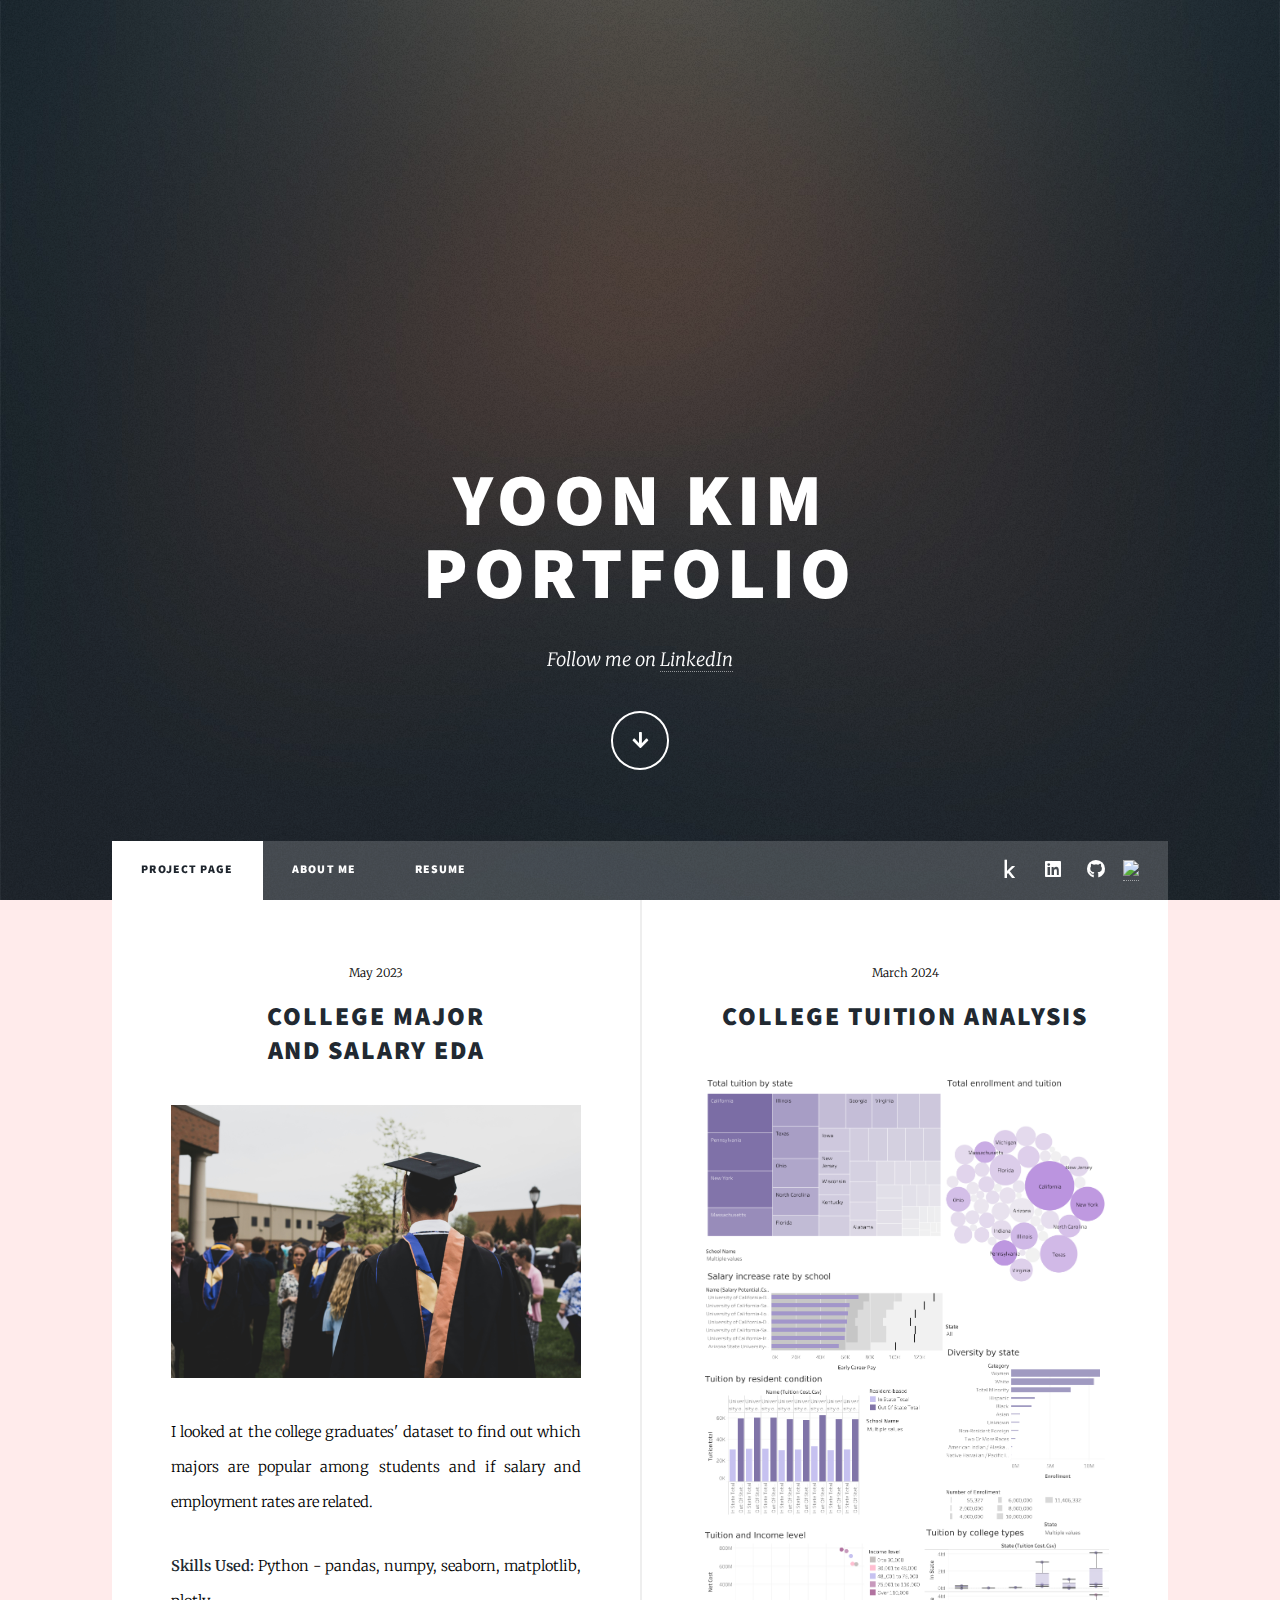
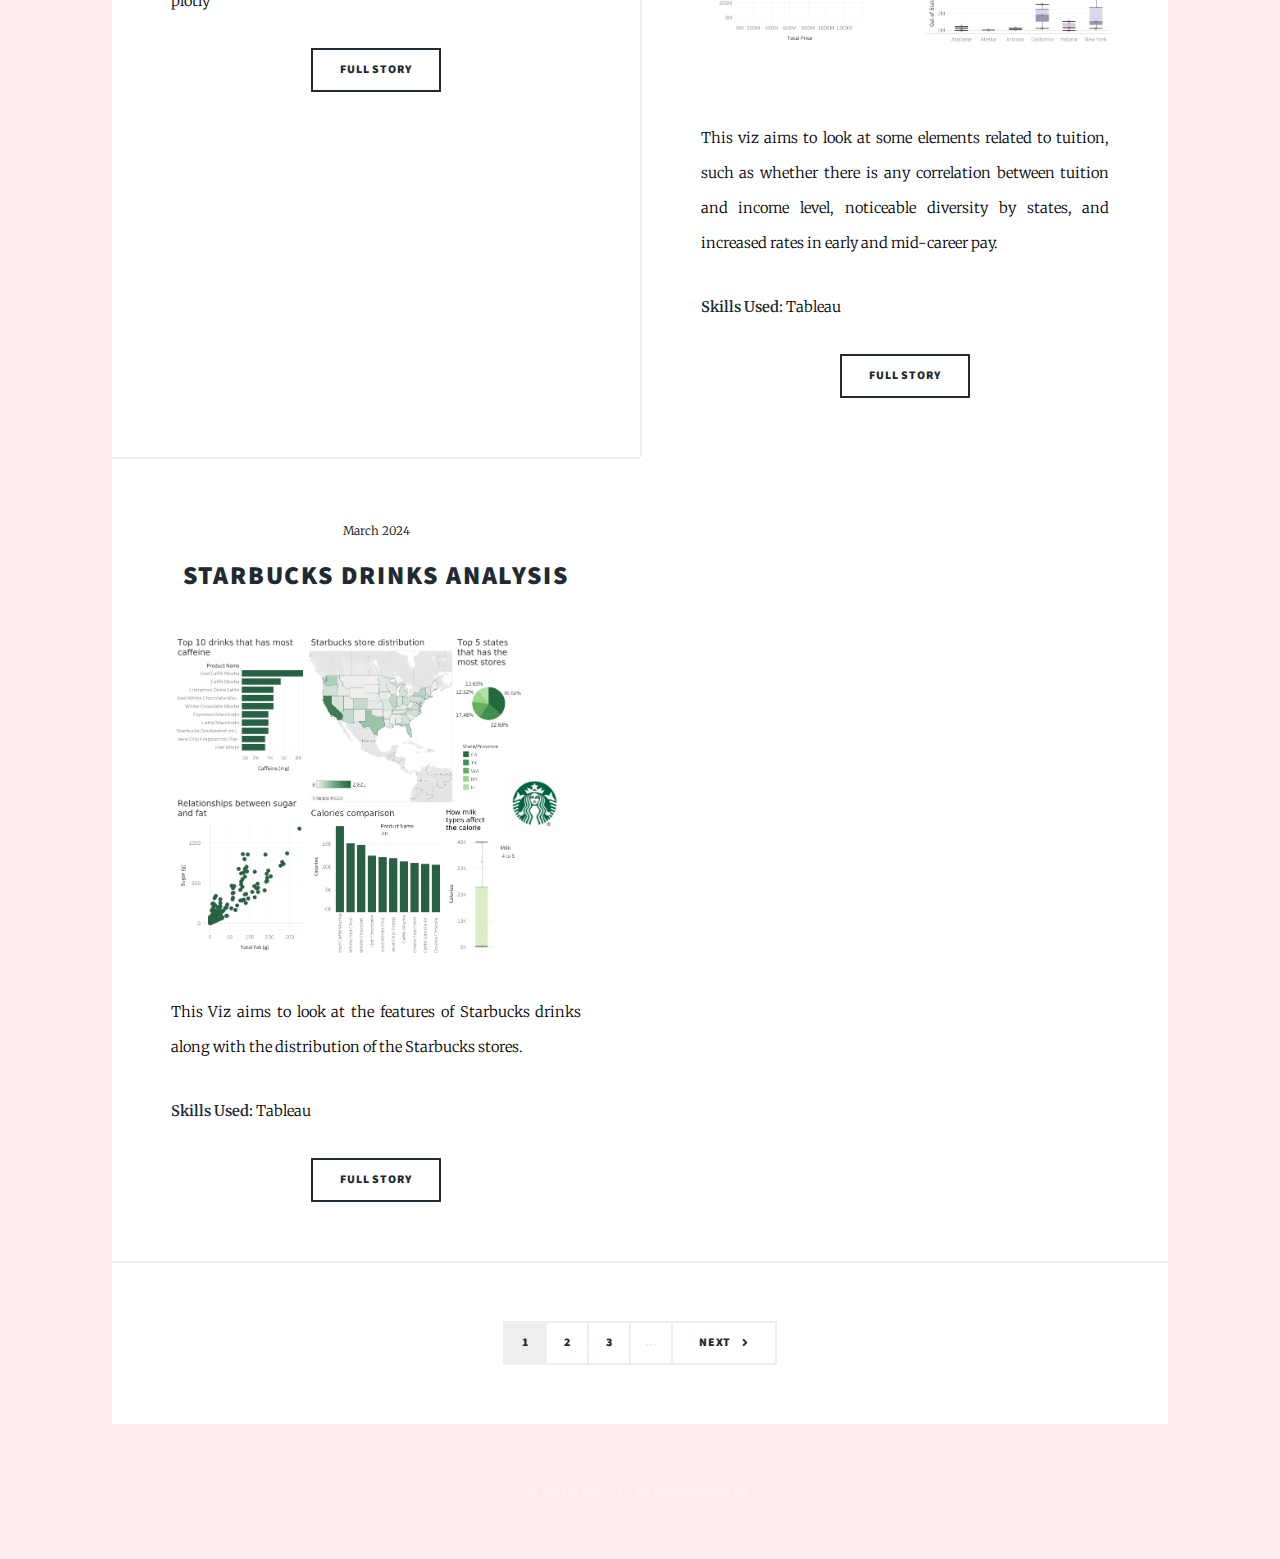
==== index.html @ be18cf61 "Update index.html" ====
<!DOCTYPE HTML>
<!--
	Massively by HTML5 UP
	html5up.net | @ajlkn
	Free for personal and commercial use under the CCA 3.0 license (html5up.net/license)
-->
<html>
	<head>
		<title>Yoon Kim's Portfolio</title>
		<meta charset="utf-8" />
		<meta name="viewport" content="width=device-width, initial-scale=1, user-scalable=no" />
		<link rel="stylesheet" href="assets/css/main.css" />
		<noscript><link rel="stylesheet" href="assets/css/noscript.css" /></noscript>
	</head>
	<body class="is-preload">

		<!-- Wrapper -->
			<div id="wrapper" class="fade-in">

				<!-- Intro -->
					<div id="intro">
						<h1>Yoon Kim <br />
						Portfolio</h1>
						<p>Follow me on <a href="https://www.linkedin.com/in/yoonkim18" target="_blank">LinkedIn</a></p>
						<ul class="actions">
							<li><a href="#header" class="button icon solid solo fa-arrow-down scrolly">Continue</a></li>
						</ul>
					</div>

				<!-- Header -->
					<header id="header">
						<a href="index.html" class="logo">Portfolio</a>
					</header>

				<!-- Nav -->
					<nav id="nav">
						<ul class="links">
							<li class="active"><a href="index.html">Project Page</a></li>
							<li><a href="generic.html">About Me</a></li>
							<li><a href="elements.html">Resume</a></li>
						</ul>
						<ul class="icons">
							<li><a href="https://www.kaggle.com/yoonexplorer" class="icon brands fa-kaggle"><span class="label">Kaggle</span></a></li>
							<li><a href="https://www.linkedin.com/in/yoonkim18" class="icon brands fa-linkedin"><span class="label">LinkedIn</span></a></li>
							<li><a href="https://github.com/yoonkim18" class="icon brands fa-github"><span class="label">GitHub</span></a></li>
							<li><a href="https://hits.seeyoufarm.com"><img src="https://hits.seeyoufarm.com/api/count/incr/badge.svg?url=https%3A%2F%2Fyoonkim18.github.io%2Fwebportfolio&count_bg=%23969096&title_bg=%23CFCBCE&icon=waze.svg&icon_color=%23343434&title=Visitors&edge_flat=false"/></a></li>
						</ul>
					</nav>

			
				<!-- Main -->
					<div id="main">
					
					    <!-- Posts -->
					    <section class="posts">
					        <article>
					            <header>
					                <span class="date">May 2023</span>
					                <h2><a href="#">College Major<br />
					                and Salary EDA</a></h2>
					            </header>
					            <a href="#" class="image fit"><img src="images/college.jpg" alt="" /></a>
					            <p>I looked at the college graduates' dataset to find out which majors are popular among students and if salary and employment rates are related.</p>
						    <p><strong>Skills Used:</strong> Python - pandas, numpy, seaborn, matplotlib, plotly</p>

					            <ul class="actions special">
					                <li><a href="https://www.kaggle.com/code/yoonexplorer/college-students-major-eda" class="button">Full Story</a></li>
					            </ul>
					        </article>
					
					        <article>
					            <header>
					                <span class="date">March 2024</span>
					                <h2><a href="#">College tuition analysis<br />
					                </a></h2>
					            </header>
					            <a href="#" class="image fit"><img src="images/College_tuition_analysis.png" alt="" /></a>
					            <p>This viz aims to look at some elements related to tuition, such as whether there is any correlation between tuition and income level, noticeable diversity by states, and increased rates in early and mid-career pay.</p>
						    <p><strong>Skills Used:</strong> Tableau </p>
					            <ul class="actions special">
					                <li><a href="https://public.tableau.com/views/U_S_CollegeTuitionAnalysis/USCollegetuitionanalysis?:language=en-US&:sid=&:display_count=n&:origin=viz_share_link" class="button">Full Story</a></li>
					            </ul>
					        </article>

						<article>
					            <header>
					                <span class="date">March 2024</span>
					                <h2><a href="#">Starbucks drinks analysis<br />
					                </a></h2>
					            </header>
					            <a href="#" class="image fit"><img src="images/starbucks_drink_analysis.png" alt="" /></a>
					            <p>This Viz aims to look at the features of Starbucks drinks along with the distribution of the Starbucks stores.</p>
						    <p><strong>Skills Used:</strong> Tableau </p>
					            <ul class="actions special">
					                <li><a href="https://public.tableau.com/views/Starbucks_drink_analysis/Dashboard1?:language=en-US&:sid=&:display_count=n&:origin=viz_share_link" class="button">Full Story</a></li>
					            </ul>
					        </article>
					    </section>
					

					
						
			

						<!-- Footer -->
							<footer>
								<div class="pagination">
									<!--<a href="#" class="previous">Prev</a>-->
									<a href="https://yoonkim18.github.io/webportfolio/index.html" class="page active">1</a>
									<a href="https://yoonkim18.github.io/webportfolio/index2.html" class="page">2</a>
									<a href="#" class="page">3</a>
									<span class="extra">&hellip;</span>
									<a href="https://yoonkim18.github.io/webportfolio/index2.html" class="next">Next</a>
								</div>
							</footer>

					</div>


				<!-- Copyright -->
					<div id="copyright">
						<ul><li>&copy; Untitled</li><li>Design: <a href="https://html5up.net">HTML5 UP</a></li></ul>
					</div>

			</div>

		<!-- Scripts -->
			<script src="assets/js/jquery.min.js"></script>
			<script src="assets/js/jquery.scrollex.min.js"></script>
			<script src="assets/js/jquery.scrolly.min.js"></script>
			<script src="assets/js/browser.min.js"></script>
			<script src="assets/js/breakpoints.min.js"></script>
			<script src="assets/js/util.js"></script>
			<script src="assets/js/main.js"></script>

	</body>
</html>
---- assets/css/main.css ----
@import url(fontawesome-all.min.css);
@import url("https://fonts.googleapis.com/css?family=Merriweather:300,700,300italic,700italic|Source+Sans+Pro:900");

/*
	Massively by HTML5 UP
	html5up.net | @ajlkn
	Free for personal and commercial use under the CCA 3.0 license (html5up.net/license)
*/

html, body, div, span, applet, object,
iframe, h1, h2, h3, h4, h5, h6, p, blockquote,
pre, a, abbr, acronym, address, big, cite,
code, del, dfn, em, img, ins, kbd, q, s, samp,
small, strike, strong, sub, sup, tt, var, b,
u, i, center, dl, dt, dd, ol, ul, li, fieldset,
form, label, legend, table, caption, tbody,
tfoot, thead, tr, th, td, article, aside,
canvas, details, embed, figure, figcaption,
footer, header, hgroup, menu, nav, output, ruby,
section, summary, time, mark, audio, video {
	margin: 0;
	padding: 0;
	border: 0;
	font-size: 100%;
	font: inherit;
	vertical-align: baseline;}

article, aside, details, figcaption, figure,
footer, header, hgroup, menu, nav, section {
	display: block;}

body {
	line-height: 1;
}

ol, ul {
	list-style: none;
}

blockquote, q {
	quotes: none;
}

	blockquote:before, blockquote:after, q:before, q:after {
		content: '';
		content: none;
	}

table {
	border-collapse: collapse;
	border-spacing: 0;
}

body {
	-webkit-text-size-adjust: none;
}

mark {
	background-color: transparent;
	color: inherit;
}

input::-moz-focus-inner {
	border: 0;
	padding: 0;
}

input, select, textarea {
	-moz-appearance: none;
	-webkit-appearance: none;
	-ms-appearance: none;
	appearance: none;
}

/* Basic */

	@-ms-viewport {
		width: device-width;
	}

	body {
		-ms-overflow-style: scrollbar;
	}

	@media screen and (max-width: 480px) {

		html, body {
			min-width: 320px;
		}

	}

	html {
		box-sizing: border-box;
	}

	*, *:before, *:after {
		box-sizing: inherit;
	}

	body {
		background-color: #FFEBEB;
	}

		body.is-preload *, body.is-preload *:before, body.is-preload *:after {
			-moz-animation: none !important;
			-webkit-animation: none !important;
			-ms-animation: none !important;
			animation: none !important;
			-moz-transition: none !important;
			-webkit-transition: none !important;
			-ms-transition: none !important;
			transition: none !important;
		}

/* Type */

	html {
		font-size: 16pt;
	}

		@media screen and (max-width: 1680px) {

			html {
				font-size: 12pt;
			}

		}

		@media screen and (max-width: 1280px) {

			html {
				font-size: 11pt;
			}

		}

		@media screen and (max-width: 360px) {

			html {
				font-size: 10pt;
			}

		}

	body {
		color: #000000;
	}

	body, input, select, textarea {
		font-family: "Merriweather", Georgia, serif;
		font-weight: 300;
		font-size: 1rem;
		line-height: 2.375;
	}

	a {
		-moz-transition: color 0.2s ease-in-out, background-color 0.2s ease-in-out, border-color 0.2s ease-in-out, box-shadow 0.2s ease-in-out;
		-webkit-transition: color 0.2s ease-in-out, background-color 0.2s ease-in-out, border-color 0.2s ease-in-out, box-shadow 0.2s ease-in-out;
		-ms-transition: color 0.2s ease-in-out, background-color 0.2s ease-in-out, border-color 0.2s ease-in-out, box-shadow 0.2s ease-in-out;
		transition: color 0.2s ease-in-out, background-color 0.2s ease-in-out, border-color 0.2s ease-in-out, box-shadow 0.2s ease-in-out;
		border-bottom: dotted 1px;
		text-decoration: none;
	}

		a:hover {
			border-bottom-color: transparent;
		}

	strong, b {
		font-weight: 600;
	}

	em, i {
		font-style: italic;
	}

	p {
		text-align: justify;
		margin: 0 0 2rem 0;
	}

	h1, h2, h3, h4, h5, h6 {
		font-family: "Source Sans Pro", Helvetica, sans-serif;
		font-weight: 900;
		line-height: 1.5;
		letter-spacing: 0.075em;
		text-transform: uppercase;
		margin: 0 0 1rem 0;
	}

		h1 a, h2 a, h3 a, h4 a, h5 a, h6 a {
			border-bottom: 0;
			color: inherit;
			text-decoration: none;
		}

	h1 {
		font-size: 4rem;
		line-height: 1.1;
		margin: 0 0 2rem 0;
	}

	h2 {
		font-size: 1.75rem;
		line-height: 1.3;
		margin: 0 0 1.5rem 0;
	}

	h3 {
		font-size: 1.25rem;
		margin: 0 0 1.5rem 0;
	}

	h4 {
		font-size: 1rem;
	}

	h5 {
		font-size: 0.9rem;
	}

	h6 {
		font-size: 0.8rem;
	}

	sub {
		font-size: 0.8rem;
		position: relative;
		top: 0.5rem;
	}

	sup {
		font-size: 0.8rem;
		position: relative;
		top: -0.5rem;
	}

	blockquote {
		border-left: solid 4px;
		font-style: italic;
		margin: 0 0 2rem 0;
		padding: 0.5rem 0 0.5rem 2rem;
	}

	code {
		border: solid 2px;
		font-family: "Courier New", monospace;
		font-size: 0.9rem;
		margin: 0 0.25rem;
		padding: 0.25rem 0.65rem;
	}

	pre {
		-webkit-overflow-scrolling: touch;
		font-family: "Courier New", monospace;
		font-size: 0.9rem;
		margin: 0 0 2rem 0;
	}

		pre code {
			display: block;
			line-height: 1.75;
			padding: 1rem 1.5rem;
			overflow-x: auto;
		}

	hr {
		border: 0;
		border-bottom: solid 2px;
		margin: 3rem 0;
	}

		hr.major {
			margin: 5rem 0;
		}

	.align-left {
		text-align: left;
	}

	.align-center {
		text-align: center;
	}

	.align-right {
		text-align: right;
	}

	input, select, textarea {
		color: #000000;
	}

	a {
		color: #000000;
		border-bottom-color: rgba(33, 41, 49, 0.5);
	}

		a:hover {
			border-bottom-color: transparent;
			color: #18bfef !important;
		}

	strong, b {
		color: #212931;
	}

	h1, h2, h3, h4, h5, h6 {
		color: #212931;
	}

	blockquote {
		border-left-color: #eeeeee;
	}

	code {
		background: rgba(220, 220, 220, 0.25);
		border-color: #eeeeee;
	}

	hr {
		border-bottom-color: #eeeeee;
	}

/* Row */

	.row {
		display: flex;
		flex-wrap: wrap;
		box-sizing: border-box;
		align-items: stretch;
	}

		.row > * {
			box-sizing: border-box;
		}

		.row.gtr-uniform > * > :last-child {
			margin-bottom: 0;
		}

		.row.aln-left {
			justify-content: flex-start;
		}

		.row.aln-center {
			justify-content: center;
		}

		.row.aln-right {
			justify-content: flex-end;
		}

		.row.aln-top {
			align-items: flex-start;
		}

		.row.aln-middle {
			align-items: center;
		}

		.row.aln-bottom {
			align-items: flex-end;
		}

		.row > .imp {
			order: -1;
		}

		.row > .col-1 {
			width: 8.33333%;
		}

		.row > .off-1 {
			margin-left: 8.33333%;
		}

		.row > .col-2 {
			width: 16.66667%;
		}

		.row > .off-2 {
			margin-left: 16.66667%;
		}

		.row > .col-3 {
			width: 25%;
		}

		.row > .off-3 {
			margin-left: 25%;
		}

		.row > .col-4 {
			width: 33.33333%;
		}

		.row > .off-4 {
			margin-left: 33.33333%;
		}

		.row > .col-5 {
			width: 41.66667%;
		}

		.row > .off-5 {
			margin-left: 41.66667%;
		}

		.row > .col-6 {
			width: 50%;
		}

		.row > .off-6 {
			margin-left: 50%;
		}

		.row > .col-7 {
			width: 58.33333%;
		}

		.row > .off-7 {
			margin-left: 58.33333%;
		}

		.row > .col-8 {
			width: 66.66667%;
		}

		.row > .off-8 {
			margin-left: 66.66667%;
		}

		.row > .col-9 {
			width: 75%;
		}

		.row > .off-9 {
			margin-left: 75%;
		}

		.row > .col-10 {
			width: 83.33333%;
		}

		.row > .off-10 {
			margin-left: 83.33333%;
		}

		.row > .col-11 {
			width: 91.66667%;
		}

		.row > .off-11 {
			margin-left: 91.66667%;
		}

		.row > .col-12 {
			width: 100%;
		}

		.row > .off-12 {
			margin-left: 100%;
		}

		.row.gtr-0 {
			margin-top: 0;
			margin-left: 0rem;
		}

			.row.gtr-0 > * {
				padding: 0 0 0 0rem;
			}

			.row.gtr-0.gtr-uniform {
				margin-top: 0rem;
			}

				.row.gtr-0.gtr-uniform > * {
					padding-top: 0rem;
				}

		.row.gtr-25 {
			margin-top: 0;
			margin-left: -0.375rem;
		}

			.row.gtr-25 > * {
				padding: 0 0 0 0.375rem;
			}

			.row.gtr-25.gtr-uniform {
				margin-top: -0.375rem;
			}

				.row.gtr-25.gtr-uniform > * {
					padding-top: 0.375rem;
				}

		.row.gtr-50 {
			margin-top: 0;
			margin-left: -0.75rem;
		}

			.row.gtr-50 > * {
				padding: 0 0 0 0.75rem;
			}

			.row.gtr-50.gtr-uniform {
				margin-top: -0.75rem;
			}

				.row.gtr-50.gtr-uniform > * {
					padding-top: 0.75rem;
				}

		.row {
			margin-top: 0;
			margin-left: -1.5rem;
		}

			.row > * {
				padding: 0 0 0 1.5rem;
			}

			.row.gtr-uniform {
				margin-top: -1.5rem;
			}

				.row.gtr-uniform > * {
					padding-top: 1.5rem;
				}

		.row.gtr-150 {
			margin-top: 0;
			margin-left: -2.25rem;
		}

			.row.gtr-150 > * {
				padding: 0 0 0 2.25rem;
			}

			.row.gtr-150.gtr-uniform {
				margin-top: -2.25rem;
			}

				.row.gtr-150.gtr-uniform > * {
					padding-top: 2.25rem;
				}

		.row.gtr-200 {
			margin-top: 0;
			margin-left: -3rem;
		}

			.row.gtr-200 > * {
				padding: 0 0 0 3rem;
			}

			.row.gtr-200.gtr-uniform {
				margin-top: -3rem;
			}

				.row.gtr-200.gtr-uniform > * {
					padding-top: 3rem;
				}

		@media screen and (max-width: 1680px) {

			.row {
				display: flex;
				flex-wrap: wrap;
				box-sizing: border-box;
				align-items: stretch;
			}

				.row > * {
					box-sizing: border-box;
				}

				.row.gtr-uniform > * > :last-child {
					margin-bottom: 0;
				}

				.row.aln-left {
					justify-content: flex-start;
				}

				.row.aln-center {
					justify-content: center;
				}

				.row.aln-right {
					justify-content: flex-end;
				}

				.row.aln-top {
					align-items: flex-start;
				}

				.row.aln-middle {
					align-items: center;
				}

				.row.aln-bottom {
					align-items: flex-end;
				}

				.row > .imp-xlarge {
					order: -1;
				}

				.row > .col-1-xlarge {
					width: 8.33333%;
				}

				.row > .off-1-xlarge {
					margin-left: 8.33333%;
				}

				.row > .col-2-xlarge {
					width: 16.66667%;
				}

				.row > .off-2-xlarge {
					margin-left: 16.66667%;
				}

				.row > .col-3-xlarge {
					width: 25%;
				}

				.row > .off-3-xlarge {
					margin-left: 25%;
				}

				.row > .col-4-xlarge {
					width: 33.33333%;
				}

				.row > .off-4-xlarge {
					margin-left: 33.33333%;
				}

				.row > .col-5-xlarge {
					width: 41.66667%;
				}

				.row > .off-5-xlarge {
					margin-left: 41.66667%;
				}

				.row > .col-6-xlarge {
					width: 50%;
				}

				.row > .off-6-xlarge {
					margin-left: 50%;
				}

				.row > .col-7-xlarge {
					width: 58.33333%;
				}

				.row > .off-7-xlarge {
					margin-left: 58.33333%;
				}

				.row > .col-8-xlarge {
					width: 66.66667%;
				}

				.row > .off-8-xlarge {
					margin-left: 66.66667%;
				}

				.row > .col-9-xlarge {
					width: 75%;
				}

				.row > .off-9-xlarge {
					margin-left: 75%;
				}

				.row > .col-10-xlarge {
					width: 83.33333%;
				}

				.row > .off-10-xlarge {
					margin-left: 83.33333%;
				}

				.row > .col-11-xlarge {
					width: 91.66667%;
				}

				.row > .off-11-xlarge {
					margin-left: 91.66667%;
				}

				.row > .col-12-xlarge {
					width: 100%;
				}

				.row > .off-12-xlarge {
					margin-left: 100%;
				}

				.row.gtr-0 {
					margin-top: 0;
					margin-left: 0rem;
				}

					.row.gtr-0 > * {
						padding: 0 0 0 0rem;
					}

					.row.gtr-0.gtr-uniform {
						margin-top: 0rem;
					}

						.row.gtr-0.gtr-uniform > * {
							padding-top: 0rem;
						}

				.row.gtr-25 {
					margin-top: 0;
					margin-left: -0.375rem;
				}

					.row.gtr-25 > * {
						padding: 0 0 0 0.375rem;
					}

					.row.gtr-25.gtr-uniform {
						margin-top: -0.375rem;
					}

						.row.gtr-25.gtr-uniform > * {
							padding-top: 0.375rem;
						}

				.row.gtr-50 {
					margin-top: 0;
					margin-left: -0.75rem;
				}

					.row.gtr-50 > * {
						padding: 0 0 0 0.75rem;
					}

					.row.gtr-50.gtr-uniform {
						margin-top: -0.75rem;
					}

						.row.gtr-50.gtr-uniform > * {
							padding-top: 0.75rem;
						}

				.row {
					margin-top: 0;
					margin-left: -1.5rem;
				}

					.row > * {
						padding: 0 0 0 1.5rem;
					}

					.row.gtr-uniform {
						margin-top: -1.5rem;
					}

						.row.gtr-uniform > * {
							padding-top: 1.5rem;
						}

				.row.gtr-150 {
					margin-top: 0;
					margin-left: -2.25rem;
				}

					.row.gtr-150 > * {
						padding: 0 0 0 2.25rem;
					}

					.row.gtr-150.gtr-uniform {
						margin-top: -2.25rem;
					}

						.row.gtr-150.gtr-uniform > * {
							padding-top: 2.25rem;
						}

				.row.gtr-200 {
					margin-top: 0;
					margin-left: -3rem;
				}

					.row.gtr-200 > * {
						padding: 0 0 0 3rem;
					}

					.row.gtr-200.gtr-uniform {
						margin-top: -3rem;
					}

						.row.gtr-200.gtr-uniform > * {
							padding-top: 3rem;
						}

		}

		@media screen and (max-width: 1280px) {

			.row {
				display: flex;
				flex-wrap: wrap;
				box-sizing: border-box;
				align-items: stretch;
			}

				.row > * {
					box-sizing: border-box;
				}

				.row.gtr-uniform > * > :last-child {
					margin-bottom: 0;
				}

				.row.aln-left {
					justify-content: flex-start;
				}

				.row.aln-center {
					justify-content: center;
				}

				.row.aln-right {
					justify-content: flex-end;
				}

				.row.aln-top {
					align-items: flex-start;
				}

				.row.aln-middle {
					align-items: center;
				}

				.row.aln-bottom {
					align-items: flex-end;
				}

				.row > .imp-large {
					order: -1;
				}

				.row > .col-1-large {
					width: 8.33333%;
				}

				.row > .off-1-large {
					margin-left: 8.33333%;
				}

				.row > .col-2-large {
					width: 16.66667%;
				}

				.row > .off-2-large {
					margin-left: 16.66667%;
				}

				.row > .col-3-large {
					width: 25%;
				}

				.row > .off-3-large {
					margin-left: 25%;
				}

				.row > .col-4-large {
					width: 33.33333%;
				}

				.row > .off-4-large {
					margin-left: 33.33333%;
				}

				.row > .col-5-large {
					width: 41.66667%;
				}

				.row > .off-5-large {
					margin-left: 41.66667%;
				}

				.row > .col-6-large {
					width: 50%;
				}

				.row > .off-6-large {
					margin-left: 50%;
				}

				.row > .col-7-large {
					width: 58.33333%;
				}

				.row > .off-7-large {
					margin-left: 58.33333%;
				}

				.row > .col-8-large {
					width: 66.66667%;
				}

				.row > .off-8-large {
					margin-left: 66.66667%;
				}

				.row > .col-9-large {
					width: 75%;
				}

				.row > .off-9-large {
					margin-left: 75%;
				}

				.row > .col-10-large {
					width: 83.33333%;
				}

				.row > .off-10-large {
					margin-left: 83.33333%;
				}

				.row > .col-11-large {
					width: 91.66667%;
				}

				.row > .off-11-large {
					margin-left: 91.66667%;
				}

				.row > .col-12-large {
					width: 100%;
				}

				.row > .off-12-large {
					margin-left: 100%;
				}

				.row.gtr-0 {
					margin-top: 0;
					margin-left: 0rem;
				}

					.row.gtr-0 > * {
						padding: 0 0 0 0rem;
					}

					.row.gtr-0.gtr-uniform {
						margin-top: 0rem;
					}

						.row.gtr-0.gtr-uniform > * {
							padding-top: 0rem;
						}

				.row.gtr-25 {
					margin-top: 0;
					margin-left: -0.375rem;
				}

					.row.gtr-25 > * {
						padding: 0 0 0 0.375rem;
					}

					.row.gtr-25.gtr-uniform {
						margin-top: -0.375rem;
					}

						.row.gtr-25.gtr-uniform > * {
							padding-top: 0.375rem;
						}

				.row.gtr-50 {
					margin-top: 0;
					margin-left: -0.75rem;
				}

					.row.gtr-50 > * {
						padding: 0 0 0 0.75rem;
					}

					.row.gtr-50.gtr-uniform {
						margin-top: -0.75rem;
					}

						.row.gtr-50.gtr-uniform > * {
							padding-top: 0.75rem;
						}

				.row {
					margin-top: 0;
					margin-left: -1.5rem;
				}

					.row > * {
						padding: 0 0 0 1.5rem;
					}

					.row.gtr-uniform {
						margin-top: -1.5rem;
					}

						.row.gtr-uniform > * {
							padding-top: 1.5rem;
						}

				.row.gtr-150 {
					margin-top: 0;
					margin-left: -2.25rem;
				}

					.row.gtr-150 > * {
						padding: 0 0 0 2.25rem;
					}

					.row.gtr-150.gtr-uniform {
						margin-top: -2.25rem;
					}

						.row.gtr-150.gtr-uniform > * {
							padding-top: 2.25rem;
						}

				.row.gtr-200 {
					margin-top: 0;
					margin-left: -3rem;
				}

					.row.gtr-200 > * {
						padding: 0 0 0 3rem;
					}

					.row.gtr-200.gtr-uniform {
						margin-top: -3rem;
					}

						.row.gtr-200.gtr-uniform > * {
							padding-top: 3rem;
						}

		}

		@media screen and (max-width: 980px) {

			.row {
				display: flex;
				flex-wrap: wrap;
				box-sizing: border-box;
				align-items: stretch;
			}

				.row > * {
					box-sizing: border-box;
				}

				.row.gtr-uniform > * > :last-child {
					margin-bottom: 0;
				}

				.row.aln-left {
					justify-content: flex-start;
				}

				.row.aln-center {
					justify-content: center;
				}

				.row.aln-right {
					justify-content: flex-end;
				}

				.row.aln-top {
					align-items: flex-start;
				}

				.row.aln-middle {
					align-items: center;
				}

				.row.aln-bottom {
					align-items: flex-end;
				}

				.row > .imp-medium {
					order: -1;
				}

				.row > .col-1-medium {
					width: 8.33333%;
				}

				.row > .off-1-medium {
					margin-left: 8.33333%;
				}

				.row > .col-2-medium {
					width: 16.66667%;
				}

				.row > .off-2-medium {
					margin-left: 16.66667%;
				}

				.row > .col-3-medium {
					width: 25%;
				}

				.row > .off-3-medium {
					margin-left: 25%;
				}

				.row > .col-4-medium {
					width: 33.33333%;
				}

				.row > .off-4-medium {
					margin-left: 33.33333%;
				}

				.row > .col-5-medium {
					width: 41.66667%;
				}

				.row > .off-5-medium {
					margin-left: 41.66667%;
				}

				.row > .col-6-medium {
					width: 50%;
				}

				.row > .off-6-medium {
					margin-left: 50%;
				}

				.row > .col-7-medium {
					width: 58.33333%;
				}

				.row > .off-7-medium {
					margin-left: 58.33333%;
				}

				.row > .col-8-medium {
					width: 66.66667%;
				}

				.row > .off-8-medium {
					margin-left: 66.66667%;
				}

				.row > .col-9-medium {
					width: 75%;
				}

				.row > .off-9-medium {
					margin-left: 75%;
				}

				.row > .col-10-medium {
					width: 83.33333%;
				}

				.row > .off-10-medium {
					margin-left: 83.33333%;
				}

				.row > .col-11-medium {
					width: 91.66667%;
				}

				.row > .off-11-medium {
					margin-left: 91.66667%;
				}

				.row > .col-12-medium {
					width: 100%;
				}

				.row > .off-12-medium {
					margin-left: 100%;
				}

				.row.gtr-0 {
					margin-top: 0;
					margin-left: 0rem;
				}

					.row.gtr-0 > * {
						padding: 0 0 0 0rem;
					}

					.row.gtr-0.gtr-uniform {
						margin-top: 0rem;
					}

						.row.gtr-0.gtr-uniform > * {
							padding-top: 0rem;
						}

				.row.gtr-25 {
					margin-top: 0;
					margin-left: -0.375rem;
				}

					.row.gtr-25 > * {
						padding: 0 0 0 0.375rem;
					}

					.row.gtr-25.gtr-uniform {
						margin-top: -0.375rem;
					}

						.row.gtr-25.gtr-uniform > * {
							padding-top: 0.375rem;
						}

				.row.gtr-50 {
					margin-top: 0;
					margin-left: -0.75rem;
				}

					.row.gtr-50 > * {
						padding: 0 0 0 0.75rem;
					}

					.row.gtr-50.gtr-uniform {
						margin-top: -0.75rem;
					}

						.row.gtr-50.gtr-uniform > * {
							padding-top: 0.75rem;
						}

				.row {
					margin-top: 0;
					margin-left: -1.5rem;
				}

					.row > * {
						padding: 0 0 0 1.5rem;
					}

					.row.gtr-uniform {
						margin-top: -1.5rem;
					}

						.row.gtr-uniform > * {
							padding-top: 1.5rem;
						}

				.row.gtr-150 {
					margin-top: 0;
					margin-left: -2.25rem;
				}

					.row.gtr-150 > * {
						padding: 0 0 0 2.25rem;
					}

					.row.gtr-150.gtr-uniform {
						margin-top: -2.25rem;
					}

						.row.gtr-150.gtr-uniform > * {
							padding-top: 2.25rem;
						}

				.row.gtr-200 {
					margin-top: 0;
					margin-left: -3rem;
				}

					.row.gtr-200 > * {
						padding: 0 0 0 3rem;
					}

					.row.gtr-200.gtr-uniform {
						margin-top: -3rem;
					}

						.row.gtr-200.gtr-uniform > * {
							padding-top: 3rem;
						}

		}

		@media screen and (max-width: 736px) {

			.row {
				display: flex;
				flex-wrap: wrap;
				box-sizing: border-box;
				align-items: stretch;
			}

				.row > * {
					box-sizing: border-box;
				}

				.row.gtr-uniform > * > :last-child {
					margin-bottom: 0;
				}

				.row.aln-left {
					justify-content: flex-start;
				}

				.row.aln-center {
					justify-content: center;
				}

				.row.aln-right {
					justify-content: flex-end;
				}

				.row.aln-top {
					align-items: flex-start;
				}

				.row.aln-middle {
					align-items: center;
				}

				.row.aln-bottom {
					align-items: flex-end;
				}

				.row > .imp-small {
					order: -1;
				}

				.row > .col-1-small {
					width: 8.33333%;
				}

				.row > .off-1-small {
					margin-left: 8.33333%;
				}

				.row > .col-2-small {
					width: 16.66667%;
				}

				.row > .off-2-small {
					margin-left: 16.66667%;
				}

				.row > .col-3-small {
					width: 25%;
				}

				.row > .off-3-small {
					margin-left: 25%;
				}

				.row > .col-4-small {
					width: 33.33333%;
				}

				.row > .off-4-small {
					margin-left: 33.33333%;
				}

				.row > .col-5-small {
					width: 41.66667%;
				}

				.row > .off-5-small {
					margin-left: 41.66667%;
				}

				.row > .col-6-small {
					width: 50%;
				}

				.row > .off-6-small {
					margin-left: 50%;
				}

				.row > .col-7-small {
					width: 58.33333%;
				}

				.row > .off-7-small {
					margin-left: 58.33333%;
				}

				.row > .col-8-small {
					width: 66.66667%;
				}

				.row > .off-8-small {
					margin-left: 66.66667%;
				}

				.row > .col-9-small {
					width: 75%;
				}

				.row > .off-9-small {
					margin-left: 75%;
				}

				.row > .col-10-small {
					width: 83.33333%;
				}

				.row > .off-10-small {
					margin-left: 83.33333%;
				}

				.row > .col-11-small {
					width: 91.66667%;
				}

				.row > .off-11-small {
					margin-left: 91.66667%;
				}

				.row > .col-12-small {
					width: 100%;
				}

				.row > .off-12-small {
					margin-left: 100%;
				}

				.row.gtr-0 {
					margin-top: 0;
					margin-left: 0rem;
				}

					.row.gtr-0 > * {
						padding: 0 0 0 0rem;
					}

					.row.gtr-0.gtr-uniform {
						margin-top: 0rem;
					}

						.row.gtr-0.gtr-uniform > * {
							padding-top: 0rem;
						}

				.row.gtr-25 {
					margin-top: 0;
					margin-left: -0.375rem;
				}

					.row.gtr-25 > * {
						padding: 0 0 0 0.375rem;
					}

					.row.gtr-25.gtr-uniform {
						margin-top: -0.375rem;
					}

						.row.gtr-25.gtr-uniform > * {
							padding-top: 0.375rem;
						}

				.row.gtr-50 {
					margin-top: 0;
					margin-left: -0.75rem;
				}

					.row.gtr-50 > * {
						padding: 0 0 0 0.75rem;
					}

					.row.gtr-50.gtr-uniform {
						margin-top: -0.75rem;
					}

						.row.gtr-50.gtr-uniform > * {
							padding-top: 0.75rem;
						}

				.row {
					margin-top: 0;
					margin-left: -1.5rem;
				}

					.row > * {
						padding: 0 0 0 1.5rem;
					}

					.row.gtr-uniform {
						margin-top: -1.5rem;
					}

						.row.gtr-uniform > * {
							padding-top: 1.5rem;
						}

				.row.gtr-150 {
					margin-top: 0;
					margin-left: -2.25rem;
				}

					.row.gtr-150 > * {
						padding: 0 0 0 2.25rem;
					}

					.row.gtr-150.gtr-uniform {
						margin-top: -2.25rem;
					}

						.row.gtr-150.gtr-uniform > * {
							padding-top: 2.25rem;
						}

				.row.gtr-200 {
					margin-top: 0;
					margin-left: -3rem;
				}

					.row.gtr-200 > * {
						padding: 0 0 0 3rem;
					}

					.row.gtr-200.gtr-uniform {
						margin-top: -3rem;
					}

						.row.gtr-200.gtr-uniform > * {
							padding-top: 3rem;
						}

		}

		@media screen and (max-width: 480px) {

			.row {
				display: flex;
				flex-wrap: wrap;
				box-sizing: border-box;
				align-items: stretch;
			}

				.row > * {
					box-sizing: border-box;
				}

				.row.gtr-uniform > * > :last-child {
					margin-bottom: 0;
				}

				.row.aln-left {
					justify-content: flex-start;
				}

				.row.aln-center {
					justify-content: center;
				}

				.row.aln-right {
					justify-content: flex-end;
				}

				.row.aln-top {
					align-items: flex-start;
				}

				.row.aln-middle {
					align-items: center;
				}

				.row.aln-bottom {
					align-items: flex-end;
				}

				.row > .imp-xsmall {
					order: -1;
				}

				.row > .col-1-xsmall {
					width: 8.33333%;
				}

				.row > .off-1-xsmall {
					margin-left: 8.33333%;
				}

				.row > .col-2-xsmall {
					width: 16.66667%;
				}

				.row > .off-2-xsmall {
					margin-left: 16.66667%;
				}

				.row > .col-3-xsmall {
					width: 25%;
				}

				.row > .off-3-xsmall {
					margin-left: 25%;
				}

				.row > .col-4-xsmall {
					width: 33.33333%;
				}

				.row > .off-4-xsmall {
					margin-left: 33.33333%;
				}

				.row > .col-5-xsmall {
					width: 41.66667%;
				}

				.row > .off-5-xsmall {
					margin-left: 41.66667%;
				}

				.row > .col-6-xsmall {
					width: 50%;
				}

				.row > .off-6-xsmall {
					margin-left: 50%;
				}

				.row > .col-7-xsmall {
					width: 58.33333%;
				}

				.row > .off-7-xsmall {
					margin-left: 58.33333%;
				}

				.row > .col-8-xsmall {
					width: 66.66667%;
				}

				.row > .off-8-xsmall {
					margin-left: 66.66667%;
				}

				.row > .col-9-xsmall {
					width: 75%;
				}

				.row > .off-9-xsmall {
					margin-left: 75%;
				}

				.row > .col-10-xsmall {
					width: 83.33333%;
				}

				.row > .off-10-xsmall {
					margin-left: 83.33333%;
				}

				.row > .col-11-xsmall {
					width: 91.66667%;
				}

				.row > .off-11-xsmall {
					margin-left: 91.66667%;
				}

				.row > .col-12-xsmall {
					width: 100%;
				}

				.row > .off-12-xsmall {
					margin-left: 100%;
				}

				.row.gtr-0 {
					margin-top: 0;
					margin-left: 0rem;
				}

					.row.gtr-0 > * {
						padding: 0 0 0 0rem;
					}

					.row.gtr-0.gtr-uniform {
						margin-top: 0rem;
					}

						.row.gtr-0.gtr-uniform > * {
							padding-top: 0rem;
						}

				.row.gtr-25 {
					margin-top: 0;
					margin-left: -0.375rem;
				}

					.row.gtr-25 > * {
						padding: 0 0 0 0.375rem;
					}

					.row.gtr-25.gtr-uniform {
						margin-top: -0.375rem;
					}

						.row.gtr-25.gtr-uniform > * {
							padding-top: 0.375rem;
						}

				.row.gtr-50 {
					margin-top: 0;
					margin-left: -0.75rem;
				}

					.row.gtr-50 > * {
						padding: 0 0 0 0.75rem;
					}

					.row.gtr-50.gtr-uniform {
						margin-top: -0.75rem;
					}

						.row.gtr-50.gtr-uniform > * {
							padding-top: 0.75rem;
						}

				.row {
					margin-top: 0;
					margin-left: -1.5rem;
				}

					.row > * {
						padding: 0 0 0 1.5rem;
					}

					.row.gtr-uniform {
						margin-top: -1.5rem;
					}

						.row.gtr-uniform > * {
							padding-top: 1.5rem;
						}

				.row.gtr-150 {
					margin-top: 0;
					margin-left: -2.25rem;
				}

					.row.gtr-150 > * {
						padding: 0 0 0 2.25rem;
					}

					.row.gtr-150.gtr-uniform {
						margin-top: -2.25rem;
					}

						.row.gtr-150.gtr-uniform > * {
							padding-top: 2.25rem;
						}

				.row.gtr-200 {
					margin-top: 0;
					margin-left: -3rem;
				}

					.row.gtr-200 > * {
						padding: 0 0 0 3rem;
					}

					.row.gtr-200.gtr-uniform {
						margin-top: -3rem;
					}

						.row.gtr-200.gtr-uniform > * {
							padding-top: 3rem;
						}

		}

		@media screen and (max-width: 360px) {

			.row {
				display: flex;
				flex-wrap: wrap;
				box-sizing: border-box;
				align-items: stretch;
			}

				.row > * {
					box-sizing: border-box;
				}

				.row.gtr-uniform > * > :last-child {
					margin-bottom: 0;
				}

				.row.aln-left {
					justify-content: flex-start;
				}

				.row.aln-center {
					justify-content: center;
				}

				.row.aln-right {
					justify-content: flex-end;
				}

				.row.aln-top {
					align-items: flex-start;
				}

				.row.aln-middle {
					align-items: center;
				}

				.row.aln-bottom {
					align-items: flex-end;
				}

				.row > .imp-xxsmall {
					order: -1;
				}

				.row > .col-1-xxsmall {
					width: 8.33333%;
				}

				.row > .off-1-xxsmall {
					margin-left: 8.33333%;
				}

				.row > .col-2-xxsmall {
					width: 16.66667%;
				}

				.row > .off-2-xxsmall {
					margin-left: 16.66667%;
				}

				.row > .col-3-xxsmall {
					width: 25%;
				}

				.row > .off-3-xxsmall {
					margin-left: 25%;
				}

				.row > .col-4-xxsmall {
					width: 33.33333%;
				}

				.row > .off-4-xxsmall {
					margin-left: 33.33333%;
				}

				.row > .col-5-xxsmall {
					width: 41.66667%;
				}

				.row > .off-5-xxsmall {
					margin-left: 41.66667%;
				}

				.row > .col-6-xxsmall {
					width: 50%;
				}

				.row > .off-6-xxsmall {
					margin-left: 50%;
				}

				.row > .col-7-xxsmall {
					width: 58.33333%;
				}

				.row > .off-7-xxsmall {
					margin-left: 58.33333%;
				}

				.row > .col-8-xxsmall {
					width: 66.66667%;
				}

				.row > .off-8-xxsmall {
					margin-left: 66.66667%;
				}

				.row > .col-9-xxsmall {
					width: 75%;
				}

				.row > .off-9-xxsmall {
					margin-left: 75%;
				}

				.row > .col-10-xxsmall {
					width: 83.33333%;
				}

				.row > .off-10-xxsmall {
					margin-left: 83.33333%;
				}

				.row > .col-11-xxsmall {
					width: 91.66667%;
				}

				.row > .off-11-xxsmall {
					margin-left: 91.66667%;
				}

				.row > .col-12-xxsmall {
					width: 100%;
				}

				.row > .off-12-xxsmall {
					margin-left: 100%;
				}

				.row.gtr-0 {
					margin-top: 0;
					margin-left: 0rem;
				}

					.row.gtr-0 > * {
						padding: 0 0 0 0rem;
					}

					.row.gtr-0.gtr-uniform {
						margin-top: 0rem;
					}

						.row.gtr-0.gtr-uniform > * {
							padding-top: 0rem;
						}

				.row.gtr-25 {
					margin-top: 0;
					margin-left: -0.375rem;
				}

					.row.gtr-25 > * {
						padding: 0 0 0 0.375rem;
					}

					.row.gtr-25.gtr-uniform {
						margin-top: -0.375rem;
					}

						.row.gtr-25.gtr-uniform > * {
							padding-top: 0.375rem;
						}

				.row.gtr-50 {
					margin-top: 0;
					margin-left: -0.75rem;
				}

					.row.gtr-50 > * {
						padding: 0 0 0 0.75rem;
					}

					.row.gtr-50.gtr-uniform {
						margin-top: -0.75rem;
					}

						.row.gtr-50.gtr-uniform > * {
							padding-top: 0.75rem;
						}

				.row {
					margin-top: 0;
					margin-left: -1.5rem;
				}

					.row > * {
						padding: 0 0 0 1.5rem;
					}

					.row.gtr-uniform {
						margin-top: -1.5rem;
					}

						.row.gtr-uniform > * {
							padding-top: 1.5rem;
						}

				.row.gtr-150 {
					margin-top: 0;
					margin-left: -2.25rem;
				}

					.row.gtr-150 > * {
						padding: 0 0 0 2.25rem;
					}

					.row.gtr-150.gtr-uniform {
						margin-top: -2.25rem;
					}

						.row.gtr-150.gtr-uniform > * {
							padding-top: 2.25rem;
						}

				.row.gtr-200 {
					margin-top: 0;
					margin-left: -3rem;
				}

					.row.gtr-200 > * {
						padding: 0 0 0 3rem;
					}

					.row.gtr-200.gtr-uniform {
						margin-top: -3rem;
					}

						.row.gtr-200.gtr-uniform > * {
							padding-top: 3rem;
						}

		}

/* Box */

	.box {
		border: solid 2px;
		margin-bottom: 2rem;
		padding: 1.5rem;
	}

		.box > :last-child,
		.box > :last-child > :last-child,
		.box > :last-child > :last-child > :last-child {
			margin-bottom: 0;
		}

		.box.alt {
			border: 0;
			border-radius: 0;
			padding: 0;
		}

	.box {
		border-color: #eeeeee;
	}

/* Button */

	input[type="submit"],
	input[type="reset"],
	input[type="button"],
	button,
	.button {
		-moz-appearance: none;
		-webkit-appearance: none;
		-ms-appearance: none;
		appearance: none;
		-moz-transition: background-color 0.2s ease-in-out, box-shadow 0.2s ease-in-out, color 0.2s ease-in-out;
		-webkit-transition: background-color 0.2s ease-in-out, box-shadow 0.2s ease-in-out, color 0.2s ease-in-out;
		-ms-transition: background-color 0.2s ease-in-out, box-shadow 0.2s ease-in-out, color 0.2s ease-in-out;
		transition: background-color 0.2s ease-in-out, box-shadow 0.2s ease-in-out, color 0.2s ease-in-out;
		border: 0;
		border-radius: 0;
		cursor: pointer;
		display: inline-block;
		font-family: "Source Sans Pro", Helvetica, sans-serif;
		font-size: 0.8rem;
		font-weight: 900;
		letter-spacing: 0.075em;
		height: 3rem;
		line-height: 3rem;
		padding: 0 2rem;
		text-align: center;
		text-decoration: none;
		text-transform: uppercase;
		white-space: nowrap;
	}

		input[type="submit"].icon:before,
		input[type="reset"].icon:before,
		input[type="button"].icon:before,
		button.icon:before,
		.button.icon:before {
			margin-right: 0.5rem;
		}

		input[type="submit"].icon.solo,
		input[type="reset"].icon.solo,
		input[type="button"].icon.solo,
		button.icon.solo,
		.button.icon.solo {
			position: relative;
			width: 4rem;
			height: 4rem;
			line-height: 4rem;
			border-radius: 4rem;
			text-indent: 4rem;
			overflow: hidden;
			padding: 0;
			white-space: nowrap;
		}

			input[type="submit"].icon.solo:before,
			input[type="reset"].icon.solo:before,
			input[type="button"].icon.solo:before,
			button.icon.solo:before,
			.button.icon.solo:before {
				position: absolute;
				display: block;
				top: 0;
				left: 0;
				width: inherit;
				height: inherit;
				line-height: inherit;
				font-size: 1.25rem;
				margin-right: 0;
				text-align: center;
				text-indent: 0;
			}

		input[type="submit"].fit,
		input[type="reset"].fit,
		input[type="button"].fit,
		button.fit,
		.button.fit {
			width: 100%;
		}

		input[type="submit"].small,
		input[type="reset"].small,
		input[type="button"].small,
		button.small,
		.button.small {
			font-size: 0.7rem;
			height: 2.5rem;
			line-height: 2.5rem;
			padding: 0 1.5rem;
		}

		input[type="submit"].large,
		input[type="reset"].large,
		input[type="button"].large,
		button.large,
		.button.large {
			font-size: 0.9rem;
			height: 3.5rem;
			line-height: 3.5rem;
			padding: 0 2.75rem;
		}

		@media screen and (max-width: 980px) {

			input[type="submit"],
			input[type="reset"],
			input[type="button"],
			button,
			.button {
				font-size: 0.9rem;
				height: 3.25rem;
				line-height: 3.25rem;
			}

				input[type="submit"].large,
				input[type="reset"].large,
				input[type="button"].large,
				button.large,
				.button.large {
					font-size: 1rem;
					height: 3.75rem;
					line-height: 3.75rem;
				}

		}

		input[type="submit"].disabled, input[type="submit"]:disabled,
		input[type="reset"].disabled,
		input[type="reset"]:disabled,
		input[type="button"].disabled,
		input[type="button"]:disabled,
		button.disabled,
		button:disabled,
		.button.disabled,
		.button:disabled {
			pointer-events: none;
			opacity: 0.25;
		}

	input[type="submit"],
	input[type="reset"],
	input[type="button"],
	button,
	.button {
		background-color: transparent;
		box-shadow: inset 0 0 0 2px #212931;
		color: #212931 !important;
	}

		input[type="submit"]:hover,
		input[type="reset"]:hover,
		input[type="button"]:hover,
		button:hover,
		.button:hover {
			box-shadow: inset 0 0 0 2px #18bfef;
			color: #18bfef !important;
		}

		input[type="submit"].primary,
		input[type="reset"].primary,
		input[type="button"].primary,
		button.primary,
		.button.primary {
			background-color: #212931;
			box-shadow: none;
			color: #ffffff !important;
		}

			input[type="submit"].primary:hover,
			input[type="reset"].primary:hover,
			input[type="button"].primary:hover,
			button.primary:hover,
			.button.primary:hover {
				background-color: #18bfef;
			}

/* Form */

	form {
		margin: 0 0 2rem 0;
	}

		form > :last-child {
			margin-bottom: 0;
		}

		form > .fields {
			display: -moz-flex;
			display: -webkit-flex;
			display: -ms-flex;
			display: flex;
			-moz-flex-wrap: wrap;
			-webkit-flex-wrap: wrap;
			-ms-flex-wrap: wrap;
			flex-wrap: wrap;
			width: calc(100% + 3rem);
			margin: -1.5rem 0 2rem -1.5rem;
		}

			form > .fields > .field {
				-moz-flex-grow: 0;
				-webkit-flex-grow: 0;
				-ms-flex-grow: 0;
				flex-grow: 0;
				-moz-flex-shrink: 0;
				-webkit-flex-shrink: 0;
				-ms-flex-shrink: 0;
				flex-shrink: 0;
				padding: 1.5rem 0 0 1.5rem;
				width: calc(100% - 1.5rem);
			}

				form > .fields > .field.half {
					width: calc(50% - 0.75rem);
				}

				form > .fields > .field.third {
					width: calc(100%/3 - 0.5rem);
				}

				form > .fields > .field.quarter {
					width: calc(25% - 0.375rem);
				}

		@media screen and (max-width: 480px) {

			form > .fields {
				width: calc(100% + 3rem);
				margin: -1.5rem 0 2rem -1.5rem;
			}

				form > .fields > .field {
					padding: 1.5rem 0 0 1.5rem;
					width: calc(100% - 1.5rem);
				}

					form > .fields > .field.half {
						width: calc(100% - 1.5rem);
					}

					form > .fields > .field.third {
						width: calc(100% - 1.5rem);
					}

					form > .fields > .field.quarter {
						width: calc(100% - 1.5rem);
					}

		}

	label {
		display: block;
		font-family: "Source Sans Pro", Helvetica, sans-serif;
		font-weight: 900;
		line-height: 1.5;
		letter-spacing: 0.075em;
		font-size: 0.8rem;
		text-transform: uppercase;
		margin: 0 0 0.75rem 0;
	}

		@media screen and (max-width: 980px) {

			label {
				font-size: 0.9rem;
			}

		}

	input[type="text"],
	input[type="password"],
	input[type="email"],
	select,
	textarea {
		-moz-appearance: none;
		-webkit-appearance: none;
		-ms-appearance: none;
		appearance: none;
		background: transparent;
		border-radius: 0;
		border: solid 2px;
		color: inherit;
		display: block;
		outline: 0;
		padding: 0 1rem;
		text-decoration: none;
		width: 100%;
	}

		input[type="text"]:invalid,
		input[type="password"]:invalid,
		input[type="email"]:invalid,
		select:invalid,
		textarea:invalid {
			box-shadow: none;
		}

	select {
		background-size: 1.25rem;
		background-repeat: no-repeat;
		background-position: calc(100% - 1rem) center;
		height: 3rem;
		padding-right: 3rem;
		text-overflow: ellipsis;
	}

		select:focus::-ms-value {
			background-color: transparent;
		}

		select::-ms-expand {
			display: none;
		}

	input[type="text"],
	input[type="password"],
	input[type="email"],
	select {
		height: 3rem;
	}

	textarea {
		padding: 0.75rem 1rem;
	}

	input[type="checkbox"],
	input[type="radio"] {
		-moz-appearance: none;
		-webkit-appearance: none;
		-ms-appearance: none;
		appearance: none;
		display: block;
		float: left;
		margin-right: -2rem;
		opacity: 0;
		width: 1rem;
		z-index: -1;
	}

		input[type="checkbox"] + label,
		input[type="radio"] + label {
			text-decoration: none;
			cursor: pointer;
			display: inline-block;
			font-size: 1rem;
			letter-spacing: 0;
			font-family: "Merriweather", Georgia, serif;
			text-transform: none;
			font-weight: 300;
			padding-left: 2.8rem;
			padding-right: 1rem;
			position: relative;
		}

			input[type="checkbox"] + label:before,
			input[type="radio"] + label:before {
				-moz-osx-font-smoothing: grayscale;
				-webkit-font-smoothing: antialiased;
				display: inline-block;
				font-style: normal;
				font-variant: normal;
				text-rendering: auto;
				line-height: 1;
				text-transform: none !important;
				font-family: 'Font Awesome 5 Free';
				font-weight: 900;
			}

			input[type="checkbox"] + label:before,
			input[type="radio"] + label:before {
				border-radius: 0;
				border: solid 2px;
				content: '';
				display: inline-block;
				font-size: 0.8rem;
				height: 1.8rem;
				left: 0;
				line-height: 1.65rem;
				position: absolute;
				text-align: center;
				top: -0.125rem;
				width: 1.8rem;
			}

		input[type="checkbox"]:checked + label:before,
		input[type="radio"]:checked + label:before {
			content: '\f00c';
		}

	input[type="checkbox"] + label:before {
		border-radius: 0;
	}

	input[type="radio"] + label:before {
		border-radius: 100%;
	}

	::-webkit-input-placeholder {
		opacity: 1.0;
	}

	:-moz-placeholder {
		opacity: 1.0;
	}

	::-moz-placeholder {
		opacity: 1.0;
	}

	:-ms-input-placeholder {
		opacity: 1.0;
	}

	label {
		color: #212931;
	}

	input[type="text"],
	input[type="password"],
	input[type="email"],
	select,
	textarea {
		border-color: #eeeeee;
	}

		input[type="text"]:focus,
		input[type="password"]:focus,
		input[type="email"]:focus,
		select:focus,
		textarea:focus {
			border-color: #18bfef;
		}

	select {
		background-image: url("data:image/svg+xml;charset=utf8,%3Csvg xmlns='http://www.w3.org/2000/svg' width='40' height='40' preserveAspectRatio='none' viewBox='0 0 40 40'%3E%3Cpath d='M9.4,12.3l10.4,10.4l10.4-10.4c0.2-0.2,0.5-0.4,0.9-0.4c0.3,0,0.6,0.1,0.9,0.4l3.3,3.3c0.2,0.2,0.4,0.5,0.4,0.9 c0,0.4-0.1,0.6-0.4,0.9L20.7,31.9c-0.2,0.2-0.5,0.4-0.9,0.4c-0.3,0-0.6-0.1-0.9-0.4L4.3,17.3c-0.2-0.2-0.4-0.5-0.4-0.9 c0-0.4,0.1-0.6,0.4-0.9l3.3-3.3c0.2-0.2,0.5-0.4,0.9-0.4S9.1,12.1,9.4,12.3z' fill='%23eeeeee' /%3E%3C/svg%3E");
	}

		select option {
			background-color: #ffffff;
			color: #212931;
		}

	.select-wrapper:before {
		color: #eeeeee;
	}

	input[type="checkbox"] + label,
	input[type="radio"] + label {
		color: #212931;
	}

		input[type="checkbox"] + label:before,
		input[type="radio"] + label:before {
			border-color: #eeeeee;
		}

	input[type="checkbox"]:checked + label:before,
	input[type="radio"]:checked + label:before {
		background-color: #212931;
		border-color: #212931;
		color: #ffffff;
	}

	input[type="checkbox"]:focus + label:before,
	input[type="radio"]:focus + label:before {
		border-color: #18bfef;
	}

	::-webkit-input-placeholder {
		color: #909498 !important;
	}

	:-moz-placeholder {
		color: #909498 !important;
	}

	::-moz-placeholder {
		color: #909498 !important;
	}

	:-ms-input-placeholder {
		color: #909498 !important;
	}

	.formerize-placeholder {
		color: #909498 !important;
	}

/* Icon */

	.icon {
		text-decoration: none;
		border-bottom: none;
		position: relative;
	}

		.icon:before {
			-moz-osx-font-smoothing: grayscale;
			-webkit-font-smoothing: antialiased;
			display: inline-block;
			font-style: normal;
			font-variant: normal;
			text-rendering: auto;
			line-height: 1;
			text-transform: none !important;
			font-family: 'Font Awesome 5 Free';
			font-weight: 400;
		}

		.icon > .label {
			display: none;
		}

		.icon:before {
			line-height: inherit;
		}

		.icon.solid:before {
			font-weight: 900;
		}

		.icon.brands:before {
			font-family: 'Font Awesome 5 Brands';
		}

/* Image */

	.image {
		border: 0;
		display: inline-block;
		position: relative;
	}

		.image img {
			display: block;
		}

		.image.left, .image.right {
			max-width: 40%;
		}

			.image.left img, .image.right img {
				width: 100%;
			}

		.image.left {
			float: left;
			margin: 0 2rem 2rem 0;
			top: 0.75rem;
		}

		.image.right {
			float: right;
			margin: 0 0 2rem 2rem;
			top: 0.75rem;
		}

		.image.fit {
			display: block;
			margin: 2.5rem 0;
			width: 100%;
		}

			.image.fit:first-child {
				margin-top: 0;
			}

			.image.fit img {
				width: 100%;
			}

		.image.main {
			display: block;
			margin: 4rem 0;
			width: 100%;
		}

			.image.main:first-child {
				margin-top: 0;
			}

			.image.main img {
				width: 100%;
			}

		@media screen and (max-width: 736px) {

			.image.fit {
				margin: 2rem 0;
			}

			.image.main {
				margin: 2rem 0;
			}

		}

	a.image {
		overflow: hidden;
	}

		a.image img {
			-moz-transition: -moz-transform 0.2s ease-out;
			-webkit-transition: -webkit-transform 0.2s ease-out;
			-ms-transition: -ms-transform 0.2s ease-out;
			transition: transform 0.2s ease-out;
		}

		a.image:hover img {
			-moz-transform: scale(1.05);
			-webkit-transform: scale(1.05);
			-ms-transform: scale(1.05);
			transform: scale(1.05);
		}

/* Actions */

	ul.actions {
		display: -moz-flex;
		display: -webkit-flex;
		display: -ms-flex;
		display: flex;
		cursor: default;
		list-style: none;
		margin-left: -1rem;
		padding-left: 0;
	}

		ul.actions li {
			padding: 0 0 0 1rem;
			vertical-align: middle;
		}

		ul.actions.special {
			-moz-justify-content: center;
			-webkit-justify-content: center;
			-ms-justify-content: center;
			justify-content: center;
			width: 100%;
			margin-left: 0;
		}

			ul.actions.special li:first-child {
				padding-left: 0;
			}

		ul.actions.stacked {
			-moz-flex-direction: column;
			-webkit-flex-direction: column;
			-ms-flex-direction: column;
			flex-direction: column;
			margin-left: 0;
		}

			ul.actions.stacked li {
				padding: 1.3rem 0 0 0;
			}

				ul.actions.stacked li:first-child {
					padding-top: 0;
				}

		ul.actions.fit {
			width: calc(100% + 1rem);
		}

			ul.actions.fit li {
				-moz-flex-grow: 1;
				-webkit-flex-grow: 1;
				-ms-flex-grow: 1;
				flex-grow: 1;
				-moz-flex-shrink: 1;
				-webkit-flex-shrink: 1;
				-ms-flex-shrink: 1;
				flex-shrink: 1;
				width: 100%;
			}

				ul.actions.fit li > * {
					width: 100%;
				}

			ul.actions.fit.stacked {
				width: 100%;
			}

		@media screen and (max-width: 480px) {

			ul.actions:not(.fixed) {
				-moz-flex-direction: column;
				-webkit-flex-direction: column;
				-ms-flex-direction: column;
				flex-direction: column;
				margin-left: 0;
				width: 100% !important;
			}

				ul.actions:not(.fixed) li {
					-moz-flex-grow: 1;
					-webkit-flex-grow: 1;
					-ms-flex-grow: 1;
					flex-grow: 1;
					-moz-flex-shrink: 1;
					-webkit-flex-shrink: 1;
					-ms-flex-shrink: 1;
					flex-shrink: 1;
					padding: 1rem 0 0 0;
					text-align: center;
					width: 100%;
				}

					ul.actions:not(.fixed) li > * {
						width: 100%;
					}

					ul.actions:not(.fixed) li:first-child {
						padding-top: 0;
					}

					ul.actions:not(.fixed) li input[type="submit"],
					ul.actions:not(.fixed) li input[type="reset"],
					ul.actions:not(.fixed) li input[type="button"],
					ul.actions:not(.fixed) li button,
					ul.actions:not(.fixed) li .button {
						width: 100%;
					}

						ul.actions:not(.fixed) li input[type="submit"].icon:before,
						ul.actions:not(.fixed) li input[type="reset"].icon:before,
						ul.actions:not(.fixed) li input[type="button"].icon:before,
						ul.actions:not(.fixed) li button.icon:before,
						ul.actions:not(.fixed) li .button.icon:before {
							margin-left: -0.5rem;
						}

		}

/* Icons */

	ul.icons {
		cursor: default;
		list-style: none;
		padding-left: 0;
	}

		ul.icons li {
			display: inline-block;
			padding: 0 0.5rem 0 0;
			vertical-align: middle;
		}

			ul.icons li:last-child {
				padding-right: 0;
			}

			ul.icons li .icon:before {
				width: 2.25rem;
				height: 2.25rem;
				line-height: 2.25rem;
				display: inline-block;
				text-align: center;
				border-radius: 100%;
				font-size: 1.25rem;
			}

		ul.icons.alt li .icon:before {
			-moz-transition: color 0.2s ease-in-out, background-color 0.2s ease-in-out, border-color 0.2s ease-in-out, box-shadow 0.2s ease-in-out;
			-webkit-transition: color 0.2s ease-in-out, background-color 0.2s ease-in-out, border-color 0.2s ease-in-out, box-shadow 0.2s ease-in-out;
			-ms-transition: color 0.2s ease-in-out, background-color 0.2s ease-in-out, border-color 0.2s ease-in-out, box-shadow 0.2s ease-in-out;
			transition: color 0.2s ease-in-out, background-color 0.2s ease-in-out, border-color 0.2s ease-in-out, box-shadow 0.2s ease-in-out;
			font-size: 1rem;
		}

/* List */

	ol {
		list-style: decimal;
		margin: 0 0 2rem 0;
		padding-left: 1.25rem;
	}

		ol li {
			padding-left: 0.25rem;
		}

	ul {
		list-style: disc;
		margin: 0 0 2rem 0;
		padding-left: 1rem;
	}

		ul li {
			padding-left: 0.5rem;
		}

		ul.divided {
			list-style: none;
			padding-left: 0;
		}

			ul.divided li {
				border-top: solid 1px;
				padding: 0.5rem 0;
			}

				ul.divided li:first-child {
					border-top: 0;
					padding-top: 0;
				}

	dl {
		margin: 0 0 2rem 0;
	}

		dl dt {
			display: block;
			font-weight: 600;
			margin: 0 0 1rem 0;
		}

		dl dd {
			margin-left: 2rem;
		}

	ul.divided li {
		border-top-color: #eeeeee;
	}

	ul.icons li a.icon:hover:before {
		color: #18bfef;
	}

	ul.icons.alt li .icon:before {
		box-shadow: inset 0 0 0 2px #eeeeee;
	}

	ul.icons.alt li a.icon:hover:before {
		box-shadow: inset 0 0 0 2px #18bfef;
	}

/* Section/Article */

	section.special, article.special {
		text-align: center;
	}

	header {
		cursor: default;
	}

		header > .date {
			display: block;
			font-size: 0.8rem;
			height: 1;
			margin: 0 0 1rem 0;
			position: relative;
		}

		header > p {
			font-style: italic;
		}

		header > h1 + p {
			font-size: 1.1rem;
			margin-top: -0.5rem;
			line-height: 2;
		}

		header > h2 + p {
			font-size: 1rem;
			margin-top: -0.75rem;
		}

		header > h3 + p {
			font-size: 0.9rem;
			margin-top: -0.75rem;
		}

		header > h4 + p {
			font-size: 0.8rem;
			margin-top: -0.75rem;
		}

		header.major {
			margin: 0 0 4rem 0;
			text-align: center;
		}

			header.major > :last-child {
				margin-bottom: 0;
			}

			header.major > p {
				margin-top: 0;
				text-align: center;
			}

			header.major > .date {
				font-size: 1rem;
				margin: 0 0 4rem 0;
			}

				header.major > .date:before, header.major > .date:after {
					content: '';
					display: block;
					position: absolute;
					top: 50%;
					width: calc(50% - 6rem);
					border-top: solid 2px;
				}

				header.major > .date:before {
					left: 0;
				}

				header.major > .date:after {
					right: 0;
				}

		@media screen and (max-width: 980px) {

			header br {
				display: none;
			}

		}

		@media screen and (max-width: 736px) {

			header.major {
				margin: 0 0 2rem 0;
			}

		}

	header.major .date:before, header.major .date:after {
		border-top-color: #eeeeee;
	}

/* Table */

	.table-wrapper {
		-webkit-overflow-scrolling: touch;
		overflow-x: auto;
	}

	table {
		margin: 0 0 2rem 0;
		width: 100%;
	}

		table tbody tr {
			border: solid 1px;
			border-left: 0;
			border-right: 0;
		}

		table td {
			padding: 0.75rem 0.75rem;
		}

		table th {
			font-family: "Source Sans Pro", Helvetica, sans-serif;
			font-size: 0.8rem;
			font-weight: 900;
			letter-spacing: 0.075em;
			line-height: 1.5;
			padding: 0 0.75rem 0.75rem 0.75rem;
			text-align: left;
			text-transform: uppercase;
		}

			@media screen and (max-width: 980px) {

				table th {
					font-size: 0.9rem;
				}

			}

		table thead {
			border-bottom: solid 2px;
		}

		table tfoot {
			border-top: solid 2px;
		}

		table.alt {
			border-collapse: separate;
		}

			table.alt tbody tr td {
				border: solid 1px;
				border-left-width: 0;
				border-top-width: 0;
			}

				table.alt tbody tr td:first-child {
					border-left-width: 1px;
				}

			table.alt tbody tr:first-child td {
				border-top-width: 1px;
			}

			table.alt thead {
				border-bottom: 0;
			}

			table.alt tfoot {
				border-top: 0;
			}

	table tbody tr {
		border-color: #eeeeee;
	}

		table tbody tr:nth-child(2n + 1) {
			background-color: rgba(220, 220, 220, 0.25);
		}

	table th {
		color: #212931;
	}

	table thead {
		border-bottom-color: #eeeeee;
	}

	table tfoot {
		border-top-color: #eeeeee;
	}

	table.alt tbody tr td {
		border-color: #eeeeee;
	}

/* Pagination */

	.pagination {
		display: -moz-inline-flex;
		display: -webkit-inline-flex;
		display: -ms-inline-flex;
		display: inline-flex;
		-moz-user-select: none;
		-webkit-user-select: none;
		-ms-user-select: none;
		user-select: none;
		cursor: default;
		list-style: none;
		margin: 0 0 2rem 2px;
		padding: 0;
	}

		.pagination a, .pagination span {
			-moz-transition: background-color 0.2s ease-in-out, border-color 0.2s ease-in-out, box-shadow 0.2s ease-in-out, color 0.2s ease-in-out;
			-webkit-transition: background-color 0.2s ease-in-out, border-color 0.2s ease-in-out, box-shadow 0.2s ease-in-out, color 0.2s ease-in-out;
			-ms-transition: background-color 0.2s ease-in-out, border-color 0.2s ease-in-out, box-shadow 0.2s ease-in-out, color 0.2s ease-in-out;
			transition: background-color 0.2s ease-in-out, border-color 0.2s ease-in-out, box-shadow 0.2s ease-in-out, color 0.2s ease-in-out;
			border: solid 2px;
			display: inline-block;
			font-family: "Source Sans Pro", Helvetica, sans-serif;
			font-size: 0.8rem;
			font-weight: 900;
			height: 3rem;
			letter-spacing: 0.075em;
			line-height: calc(3rem - 4px);
			margin-left: -2px;
			min-width: 3rem;
			position: relative;
			text-align: center;
			text-decoration: none;
			text-transform: uppercase;
		}

		.pagination .next, .pagination .previous {
			text-decoration: none;
			padding: 0 1.75rem;
		}

			.pagination .next:before, .pagination .previous:before {
				-moz-osx-font-smoothing: grayscale;
				-webkit-font-smoothing: antialiased;
				display: inline-block;
				font-style: normal;
				font-variant: normal;
				text-rendering: auto;
				line-height: 1;
				text-transform: none !important;
				font-family: 'Font Awesome 5 Free';
				font-weight: 900;
			}

			.pagination .next:before, .pagination .previous:before {
				display: inline-block;
				color: inherit !important;
				line-height: inherit;
			}

		.pagination .previous:before {
			content: '\f104';
			margin-right: 0.9375em;
		}

		.pagination .next:before {
			content: '\f105';
			float: right;
			margin-left: 0.9375em;
		}

		@media screen and (max-width: 980px) {

			.pagination a, .pagination span {
				font-size: 0.9rem;
			}

		}

		@media screen and (max-width: 480px) {

			.pagination .page, .pagination .extra {
				display: none;
			}

		}

	.pagination a, .pagination span {
		border-color: #eeeeee;
	}

	.pagination a {
		color: #212931 !important;
	}

		.pagination a:hover {
			color: #18bfef !important;
			border-color: #18bfef;
			z-index: 1;
		}

			.pagination a:hover + a,
			.pagination a:hover + span {
				border-left-color: #18bfef;
			}

		.pagination a.active {
			background-color: #eeeeee;
		}

	.pagination span {
		color: #eeeeee;
	}

/* Wrapper */

	#wrapper {
		-moz-transition: opacity 0.5s ease;
		-webkit-transition: opacity 0.5s ease;
		-ms-transition: opacity 0.5s ease;
		transition: opacity 0.5s ease;
		position: relative;
		z-index: 1;
		overflow: hidden;
	}

		#wrapper > .bg {
			position: absolute;
			top: 0;
			left: 0;
			width: 100%;
			height: 100%;
			background-color: #212931;
			background-image: url("../../images/overlay.png"), linear-gradient(0deg, rgba(0, 0, 0, 0.1), rgba(0, 0, 0, 0.1)), url("../../images/bg.jpg");
			background-size: auto,								auto,														100% auto;
			background-position: center,								center,														top center;
			background-repeat: repeat,								no-repeat,													no-repeat;
			background-attachment: scroll,								scroll,														scroll;
			z-index: -1;
		}

			#wrapper > .bg.fixed {
				position: fixed;
				width: 100vw;
				height: 100vh;
			}

		#wrapper.fade-in:before {
			pointer-events: none;
			-moz-transition: opacity 1s ease-in-out;
			-webkit-transition: opacity 1s ease-in-out;
			-ms-transition: opacity 1s ease-in-out;
			transition: opacity 1s ease-in-out;
			-moz-transition-delay: 0.75s;
			-webkit-transition-delay: 0.75s;
			-ms-transition-delay: 0.75s;
			transition-delay: 0.75s;
			background: #1e252d;
			content: '';
			display: block;
			height: 100%;
			left: 0;
			opacity: 0;
			position: fixed;
			top: 0;
			width: 100%;
		}

		body.is-preload #wrapper.fade-in:before {
			opacity: 1;
		}

		@media screen and (orientation: portrait) {

			#wrapper > .bg {
				background-size: auto,								auto,														auto 175%;
			}

		}

/* Intro */

	#intro {
		color: #ffffff;
		padding: 8rem 4rem 6rem 4rem ;
		-moz-align-items: center;
		-webkit-align-items: center;
		-ms-align-items: center;
		align-items: center;
		display: -moz-flex;
		display: -webkit-flex;
		display: -ms-flex;
		display: flex;
		-moz-flex-direction: column;
		-webkit-flex-direction: column;
		-ms-flex-direction: column;
		flex-direction: column;
		-moz-justify-content: -moz-flex-end;
		-webkit-justify-content: -webkit-flex-end;
		-ms-justify-content: -ms-flex-end;
		justify-content: flex-end;
		-moz-transition: opacity 1s ease, -moz-transform 1s ease;
		-webkit-transition: opacity 1s ease, -webkit-transform 1s ease;
		-ms-transition: opacity 1s ease, -ms-transform 1s ease;
		transition: opacity 1s ease, transform 1s ease;
		position: relative;
		cursor: default;
		text-align: center;
		z-index: 1;
		min-height: 100vh;
	}

		#intro input, #intro select, #intro textarea {
			color: #ffffff;
		}

		#intro a {
			color: #ffffff;
			border-bottom-color: rgba(255, 255, 255, 0.5);
		}

			#intro a:hover {
				border-bottom-color: transparent;
				color: #18bfef !important;
			}

		#intro strong, #intro b {
			color: #ffffff;
		}

		#intro h1, #intro h2, #intro h3, #intro h4, #intro h5, #intro h6 {
			color: #ffffff;
		}

		#intro blockquote {
			border-left-color: #ffffff;
		}

		#intro code {
			background: rgba(255, 255, 255, 0.075);
			border-color: #ffffff;
		}

		#intro hr {
			border-bottom-color: #ffffff;
		}

		#intro input[type="submit"],
		#intro input[type="reset"],
		#intro input[type="button"],
		#intro button,
		#intro .button {
			background-color: transparent;
			box-shadow: inset 0 0 0 2px #ffffff;
			color: #ffffff !important;
		}

			#intro input[type="submit"]:hover,
			#intro input[type="reset"]:hover,
			#intro input[type="button"]:hover,
			#intro button:hover,
			#intro .button:hover {
				box-shadow: inset 0 0 0 2px #18bfef;
				color: #18bfef !important;
			}

			#intro input[type="submit"].primary,
			#intro input[type="reset"].primary,
			#intro input[type="button"].primary,
			#intro button.primary,
			#intro .button.primary {
				background-color: #ffffff;
				box-shadow: none;
				color: #1e252d !important;
			}

				#intro input[type="submit"].primary:hover,
				#intro input[type="reset"].primary:hover,
				#intro input[type="button"].primary:hover,
				#intro button.primary:hover,
				#intro .button.primary:hover {
					background-color: #18bfef;
				}

		#intro h1 {
			font-size: 5rem;
			line-height: 1;
		}

		#intro p {
			font-size: 1.25rem;
			font-style: italic;
			margin-top: -0.25rem;
			text-align: center;
		}

		#intro + #header {
			margin-top: -20rem;
		}

			#intro + #header .logo {
				-moz-transform: translateY(2rem);
				-webkit-transform: translateY(2rem);
				-ms-transform: translateY(2rem);
				transform: translateY(2rem);
				opacity: 0;
				visibility: hidden;
			}

		#intro.hidden {
			pointer-events: none;
			-moz-transform: translateY(2rem);
			-webkit-transform: translateY(2rem);
			-ms-transform: translateY(2rem);
			transform: translateY(2rem);
			-moz-transition: opacity 0.5s ease, -moz-transform 0.5s ease, visibility 0.5s;
			-webkit-transition: opacity 0.5s ease, -webkit-transform 0.5s ease, visibility 0.5s;
			-ms-transition: opacity 0.5s ease, -ms-transform 0.5s ease, visibility 0.5s;
			transition: opacity 0.5s ease, transform 0.5s ease, visibility 0.5s;
			opacity: 0;
			visibility: hidden;
		}

			#intro.hidden + #header .logo {
				-moz-transform: translateY(0);
				-webkit-transform: translateY(0);
				-ms-transform: translateY(0);
				transform: translateY(0);
				opacity: 1;
				visibility: visible;
			}

		body.is-preload #intro {
			-moz-transform: translateY(2rem);
			-webkit-transform: translateY(2rem);
			-ms-transform: translateY(2rem);
			transform: translateY(2rem);
			opacity: 0;
		}

			body.is-preload #intro:not(.hidden) + #header + #nav {
				-moz-transform: translateY(4rem);
				-webkit-transform: translateY(4rem);
				-ms-transform: translateY(4rem);
				transform: translateY(4rem);
				opacity: 0;
			}

		@media screen and (max-width: 980px) {

			#intro {
				padding: 4rem 4rem 2rem 4rem ;
				min-height: 90vh;
			}

				#intro p br {
					display: none;
				}

				#intro + #header {
					margin-top: -14rem;
				}

		}

		@media screen and (max-width: 736px) {

			#intro {
				padding: 3rem 2rem 1rem 2rem ;
				min-height: 80vh;
			}

				#intro h1 {
					font-size: 3.25rem;
					line-height: 1.1;
					margin-bottom: 1rem;
				}

				#intro p {
					font-size: 1rem;
					margin-top: 0rem;
				}

				#intro .actions {
					display: none;
				}

		}

/* Header */

	#header {
		color: #ffffff;
		-moz-align-items: center;
		-webkit-align-items: center;
		-ms-align-items: center;
		align-items: center;
		display: -moz-flex;
		display: -webkit-flex;
		display: -ms-flex;
		display: flex;
		-moz-flex-direction: column;
		-webkit-flex-direction: column;
		-ms-flex-direction: column;
		flex-direction: column;
		-moz-justify-content: -moz-flex-end;
		-webkit-justify-content: -webkit-flex-end;
		-ms-justify-content: -ms-flex-end;
		justify-content: flex-end;
		pointer-events: none;
		-moz-user-select: none;
		-webkit-user-select: none;
		-ms-user-select: none;
		user-select: none;
		height: 20rem;
		padding-bottom: 8rem;
		position: relative;
		text-align: center;
		z-index: 2;
	}

		#header input, #header select, #header textarea {
			color: #ffffff;
		}

		#header a {
			color: #ffffff;
			border-bottom-color: rgba(255, 255, 255, 0.5);
		}

			#header a:hover {
				border-bottom-color: transparent;
				color: #18bfef !important;
			}

		#header strong, #header b {
			color: #ffffff;
		}

		#header h1, #header h2, #header h3, #header h4, #header h5, #header h6 {
			color: #ffffff;
		}

		#header blockquote {
			border-left-color: #ffffff;
		}

		#header code {
			background: rgba(255, 255, 255, 0.075);
			border-color: #ffffff;
		}

		#header hr {
			border-bottom-color: #ffffff;
		}

		#header .logo {
			-moz-transition: border-color 0.2s ease-in-out, color 0.2s ease-in-out, opacity 0.5s ease, -moz-transform 0.5s ease, visibility 0.5s;
			-webkit-transition: border-color 0.2s ease-in-out, color 0.2s ease-in-out, opacity 0.5s ease, -webkit-transform 0.5s ease, visibility 0.5s;
			-ms-transition: border-color 0.2s ease-in-out, color 0.2s ease-in-out, opacity 0.5s ease, -ms-transform 0.5s ease, visibility 0.5s;
			transition: border-color 0.2s ease-in-out, color 0.2s ease-in-out, opacity 0.5s ease, transform 0.5s ease, visibility 0.5s;
			pointer-events: auto;
			border-style: solid;
			border-color: #ffffff;
			border-width: 5px !important;
			font-family: "Source Sans Pro", Helvetica, sans-serif;
			font-size: 2.25rem;
			font-weight: 900;
			letter-spacing: 0.075em;
			line-height: 1;
			padding: 1rem 1.75rem;
			text-transform: uppercase;
			visibility: visible;
		}

			#header .logo:hover {
				border-color: #18bfef !important;
				color: #18bfef !important;
			}

		@media screen and (max-width: 980px) {

			#header {
				height: 14rem;
				padding-bottom: 4rem;
			}

		}

		@media screen and (max-width: 736px) {

			#header {
				padding-bottom: 3rem;
			}

				#header .logo {
					font-size: 1.75rem;
					border-width: 3px !important;
				}

		}

/* Nav */

	#nav {
		color: #ffffff;
		display: -moz-flex;
		display: -webkit-flex;
		display: -ms-flex;
		display: flex;
		-moz-transition: -moz-transform 1s ease, opacity 1s ease;
		-webkit-transition: -webkit-transform 1s ease, opacity 1s ease;
		-ms-transition: -ms-transform 1s ease, opacity 1s ease;
		transition: transform 1s ease, opacity 1s ease;
		background: rgba(255, 255, 255, 0.175);
		height: 4rem;
		line-height: 4rem;
		margin: -4rem auto 0 auto;
		overflow: hidden;
		padding: 0 2rem 0 0;
		position: relative;
		width: calc(100% - 4rem);
		max-width: 72rem;
		z-index: 2;
	}

		#nav ul.divided li {
			border-top-color: #ffffff;
		}

		#nav ul.icons li a.icon:hover:before {
			color: #18bfef;
		}

		#nav ul.icons.alt li .icon:before {
			box-shadow: inset 0 0 0 2px #ffffff;
		}

		#nav ul.icons.alt li a.icon:hover:before {
			box-shadow: inset 0 0 0 2px #18bfef;
		}

		#nav input, #nav select, #nav textarea {
			color: #ffffff;
		}

		#nav a {
			color: #ffffff;
			border-bottom-color: rgba(255, 255, 255, 0.5);
		}

			#nav a:hover {
				border-bottom-color: transparent;
				color: #18bfef !important;
			}

		#nav strong, #nav b {
			color: #ffffff;
		}

		#nav h1, #nav h2, #nav h3, #nav h4, #nav h5, #nav h6 {
			color: #ffffff;
		}

		#nav blockquote {
			border-left-color: #ffffff;
		}

		#nav code {
			background: rgba(255, 255, 255, 0.075);
			border-color: #ffffff;
		}

		#nav hr {
			border-bottom-color: #ffffff;
		}

		#nav ul.links {
			display: -moz-flex;
			display: -webkit-flex;
			display: -ms-flex;
			display: flex;
			-moz-flex-grow: 1;
			-webkit-flex-grow: 1;
			-ms-flex-grow: 1;
			flex-grow: 1;
			-moz-flex-shrink: 1;
			-webkit-flex-shrink: 1;
			-ms-flex-shrink: 1;
			flex-shrink: 1;
			font-family: "Source Sans Pro", Helvetica, sans-serif;
			font-weight: 900;
			letter-spacing: 0.075em;
			list-style: none;
			margin-bottom: 0;
			padding-left: 0;
			text-transform: uppercase;
		}

			#nav ul.links li {
				display: block;
				padding-left: 0;
			}

				#nav ul.links li a {
					-moz-transition: background-color 0.2s ease-in-out, color 0.2s ease-in-out;
					-webkit-transition: background-color 0.2s ease-in-out, color 0.2s ease-in-out;
					-ms-transition: background-color 0.2s ease-in-out, color 0.2s ease-in-out;
					transition: background-color 0.2s ease-in-out, color 0.2s ease-in-out;
					display: block;
					font-size: 0.8rem;
					outline: none;
					padding: 0 2rem;
				}

					#nav ul.links li a:hover {
						color: inherit !important;
						background-color: rgba(255, 255, 255, 0.1);
					}

				#nav ul.links li.active {
					background-color: #ffffff;
				}

					#nav ul.links li.active a {
						color: #1e252d;
					}

						#nav ul.links li.active a:hover {
							color: #18bfef !important;
						}

		#nav ul.icons {
			-moz-flex-grow: 0;
			-webkit-flex-grow: 0;
			-ms-flex-grow: 0;
			flex-grow: 0;
			-moz-flex-shrink: 0;
			-webkit-flex-shrink: 0;
			-ms-flex-shrink: 0;
			flex-shrink: 0;
			margin-bottom: 0;
		}

		@media screen and (max-width: 980px) {

			#nav {
				display: none;
			}

		}

/* Main */

	#main {
		background-color: #ffffff;
		position: relative;
		margin: 0 auto;
		width: calc(100% - 4rem);
		max-width: 72rem;
		z-index: 2;
	}

		#main > * {
			padding: 4rem 4rem 2rem 4rem ;
			border-top: solid 2px #eeeeee;
			margin: 0;
		}

			#main > *:first-child {
				border-top: 0;
			}

		#main > footer {
			text-align: center;
		}

		#main > .post {
			padding: 8rem 8rem 6rem 8rem ;
		}

			#main > .post header.major > .date {
				margin-top: -2rem;
			}

			#main > .post header.major > h1, #main > .post header.major h2 {
				font-size: 4rem;
				line-height: 1.1;
				margin: 0 0 2rem 0;
			}

			#main > .post.featured {
				text-align: center;
			}

			@media screen and (max-width: 1280px) {

				#main > .post {
					padding: 6rem 4rem 4rem 4rem ;
				}

			}

			@media screen and (max-width: 736px) {

				#main > .post {
					padding: 4rem 2rem 2rem 2rem ;
				}

					#main > .post header.major > .date {
						margin-top: -1rem;
						margin-bottom: 2rem;
					}

					#main > .post header.major > h1, #main > .post header.major h2 {
						font-size: 2.5rem;
						line-height: 1.2;
						margin: 0 0 1.5rem 0;
					}

			}

		#main > .posts {
			display: -moz-flex;
			display: -webkit-flex;
			display: -ms-flex;
			display: flex;
			-moz-flex-wrap: wrap;
			-webkit-flex-wrap: wrap;
			-ms-flex-wrap: wrap;
			flex-wrap: wrap;
			-moz-align-items: -moz-stretch;
			-webkit-align-items: -webkit-stretch;
			-ms-align-items: -ms-stretch;
			align-items: stretch;
			text-align: center;
			width: 100%;
			padding: 0;
		}

			#main > .posts > * {
				-moz-flex-shrink: 1;
				-webkit-flex-shrink: 1;
				-ms-flex-shrink: 1;
				flex-shrink: 1;
				-moz-flex-grow: 0;
				-webkit-flex-grow: 0;
				-ms-flex-grow: 0;
				flex-grow: 0;
			}

			#main > .posts > * {
				width: 50%;
			}

			#main > .posts > * {
				padding: 4rem;
				width: 50%;
			}

			#main > .posts > article {
				border-color: #eeeeee;
				border-left-width: 2px;
				border-style: solid;
				border-top-width: 2px;
				text-align: center;
			}

				#main > .posts > article > :last-child {
					margin-bottom: 0;
				}

				#main > .posts > article:nth-child(2n - 1) {
					border-left-width: 0;
				}

				#main > .posts > article:nth-child(-n + 2) {
					border-top-width: 0;
				}

			@media screen and (max-width: 980px) {

				#main > .posts > * {
					width: 50%;
				}

				#main > .posts > * {
					padding: 2.5rem;
					width: 50%;
				}

			}

			@media screen and (max-width: 736px) {

				#main > .posts > * {
					width: 100%;
				}

				#main > .posts > * {
					padding: 2rem;
					width: 100%;
				}

				#main > .posts > article:nth-child(2n - 1) {
					border-left-width: 2px;
				}

				#main > .posts > article:nth-child(-n + 2) {
					border-top-width: 2px;
				}

				#main > .posts > article:nth-child(n) {
					border-left-width: 0;
				}

				#main > .posts > article:nth-child(-n + 1) {
					border-top-width: 0;
				}

				#main > .posts > article .image {
					max-width: 25rem;
					margin-left: auto;
					margin-right: auto;
				}

			}

		@media screen and (max-width: 736px) {

			#main > * {
				padding: 2rem 2rem 0.1rem 2rem ;
			}

		}

		@media screen and (max-width: 480px) {

			#main {
				width: 100%;
			}

		}

/* Footer */

	#footer {
		color: #717981;
		display: -moz-flex;
		display: -webkit-flex;
		display: -ms-flex;
		display: flex;
		background-color: #f5f5f5;
		color: #909498;
		cursor: default;
		position: relative;
		margin: 0 auto;
		width: calc(100% - 4rem);
		max-width: 72rem;
		z-index: 2;
	}

		#footer input, #footer select, #footer textarea {
			color: #717981;
		}

		#footer a {
			color: #717981;
			border-bottom-color: rgba(113, 121, 129, 0.5);
		}

			#footer a:hover {
				border-bottom-color: transparent;
				color: #18bfef !important;
			}

		#footer strong, #footer b {
			color: #717981;
		}

		#footer h1, #footer h2, #footer h3, #footer h4, #footer h5, #footer h6 {
			color: #717981;
		}

		#footer blockquote {
			border-left-color: #e2e2e2;
		}

		#footer code {
			background: rgba(220, 220, 220, 0.5);
			border-color: #e2e2e2;
		}

		#footer hr {
			border-bottom-color: #e2e2e2;
		}

		#footer .box {
			border-color: #e2e2e2;
		}

		#footer input[type="submit"],
		#footer input[type="reset"],
		#footer input[type="button"],
		#footer button,
		#footer .button {
			background-color: transparent;
			box-shadow: inset 0 0 0 2px #717981;
			color: #717981 !important;
		}

			#footer input[type="submit"]:hover,
			#footer input[type="reset"]:hover,
			#footer input[type="button"]:hover,
			#footer button:hover,
			#footer .button:hover {
				box-shadow: inset 0 0 0 2px #18bfef;
				color: #18bfef !important;
			}

			#footer input[type="submit"].primary,
			#footer input[type="reset"].primary,
			#footer input[type="button"].primary,
			#footer button.primary,
			#footer .button.primary {
				background-color: #717981;
				box-shadow: none;
				color: #f5f5f5 !important;
			}

				#footer input[type="submit"].primary:hover,
				#footer input[type="reset"].primary:hover,
				#footer input[type="button"].primary:hover,
				#footer button.primary:hover,
				#footer .button.primary:hover {
					background-color: #18bfef;
				}

		#footer label {
			color: #717981;
		}

		#footer input[type="text"],
		#footer input[type="password"],
		#footer input[type="email"],
		#footer select,
		#footer textarea {
			border-color: #e2e2e2;
		}

			#footer input[type="text"]:focus,
			#footer input[type="password"]:focus,
			#footer input[type="email"]:focus,
			#footer select:focus,
			#footer textarea:focus {
				border-color: #18bfef;
			}

		#footer select {
			background-image: url("data:image/svg+xml;charset=utf8,%3Csvg xmlns='http://www.w3.org/2000/svg' width='40' height='40' preserveAspectRatio='none' viewBox='0 0 40 40'%3E%3Cpath d='M9.4,12.3l10.4,10.4l10.4-10.4c0.2-0.2,0.5-0.4,0.9-0.4c0.3,0,0.6,0.1,0.9,0.4l3.3,3.3c0.2,0.2,0.4,0.5,0.4,0.9 c0,0.4-0.1,0.6-0.4,0.9L20.7,31.9c-0.2,0.2-0.5,0.4-0.9,0.4c-0.3,0-0.6-0.1-0.9-0.4L4.3,17.3c-0.2-0.2-0.4-0.5-0.4-0.9 c0-0.4,0.1-0.6,0.4-0.9l3.3-3.3c0.2-0.2,0.5-0.4,0.9-0.4S9.1,12.1,9.4,12.3z' fill='%23e2e2e2' /%3E%3C/svg%3E");
		}

			#footer select option {
				background-color: #f5f5f5;
				color: #717981;
			}

		#footer .select-wrapper:before {
			color: #e2e2e2;
		}

		#footer input[type="checkbox"] + label,
		#footer input[type="radio"] + label {
			color: #717981;
		}

			#footer input[type="checkbox"] + label:before,
			#footer input[type="radio"] + label:before {
				border-color: #e2e2e2;
			}

		#footer input[type="checkbox"]:checked + label:before,
		#footer input[type="radio"]:checked + label:before {
			background-color: #717981;
			border-color: #717981;
			color: #f5f5f5;
		}

		#footer input[type="checkbox"]:focus + label:before,
		#footer input[type="radio"]:focus + label:before {
			border-color: #18bfef;
		}

		#footer ::-webkit-input-placeholder {
			color: #b3b7bb !important;
		}

		#footer :-moz-placeholder {
			color: #b3b7bb !important;
		}

		#footer ::-moz-placeholder {
			color: #b3b7bb !important;
		}

		#footer :-ms-input-placeholder {
			color: #b3b7bb !important;
		}

		#footer .formerize-placeholder {
			color: #b3b7bb !important;
		}

		#footer ul.divided li {
			border-top-color: #e2e2e2;
		}

		#footer ul.icons li a.icon:hover:before {
			color: #18bfef;
		}

		#footer ul.icons.alt li .icon:before {
			box-shadow: inset 0 0 0 2px #e2e2e2;
		}

		#footer ul.icons.alt li a.icon:hover:before {
			box-shadow: inset 0 0 0 2px #18bfef;
		}

		#footer header.major .date:before, #footer header.major .date:after {
			border-top-color: #e2e2e2;
		}

		#footer table tbody tr {
			border-color: #e2e2e2;
		}

			#footer table tbody tr:nth-child(2n + 1) {
				background-color: rgba(220, 220, 220, 0.5);
			}

		#footer table th {
			color: #717981;
		}

		#footer table thead {
			border-bottom-color: #e2e2e2;
		}

		#footer table tfoot {
			border-top-color: #e2e2e2;
		}

		#footer table.alt tbody tr td {
			border-color: #e2e2e2;
		}

		#footer .pagination a, #footer .pagination span {
			border-color: #e2e2e2;
		}

		#footer .pagination a {
			color: #717981 !important;
		}

			#footer .pagination a:hover {
				color: #18bfef !important;
				border-color: #18bfef;
				z-index: 1;
			}

				#footer .pagination a:hover + a,
				#footer .pagination a:hover + span {
					border-left-color: #18bfef;
				}

			#footer .pagination a.active {
				background-color: #e2e2e2;
			}

		#footer .pagination span {
			color: #e2e2e2;
		}

		#footer > section {
			-moz-flex-basis: 50%;
			-webkit-flex-basis: 50%;
			-ms-flex-basis: 50%;
			flex-basis: 50%;
			-moz-flex-grow: 1;
			-webkit-flex-grow: 1;
			-ms-flex-grow: 1;
			flex-grow: 1;
			-moz-flex-shrink: 1;
			-webkit-flex-shrink: 1;
			-ms-flex-shrink: 1;
			flex-shrink: 1;
			padding: 4rem 4rem 2rem 4rem ;
			border-left: solid 2px #e2e2e2;
		}

			#footer > section:first-child {
				border-left: 0;
			}

			#footer > section.split {
				display: -moz-flex;
				display: -webkit-flex;
				display: -ms-flex;
				display: flex;
				-moz-flex-direction: column;
				-webkit-flex-direction: column;
				-ms-flex-direction: column;
				flex-direction: column;
				padding: 0;
			}

				#footer > section.split > section {
					padding: 3rem 4rem 1rem 4rem ;
					border-top: solid 2px #e2e2e2;
				}

					#footer > section.split > section:first-child {
						padding: 5rem 4rem 1rem 4rem ;
						border-top: 0;
					}

					#footer > section.split > section:last-child {
						padding: 3rem 4rem 3rem 4rem ;
					}

				#footer > section.split.contact > section {
					display: -moz-flex;
					display: -webkit-flex;
					display: -ms-flex;
					display: flex;
					-moz-align-items: center;
					-webkit-align-items: center;
					-ms-align-items: center;
					align-items: center;
					padding: 3.15rem 4rem;
				}

					#footer > section.split.contact > section > * {
						margin-bottom: 0;
					}

					#footer > section.split.contact > section > :first-child {
						-moz-flex-shrink: 0;
						-webkit-flex-shrink: 0;
						-ms-flex-shrink: 0;
						flex-shrink: 0;
						-moz-flex-grow: 0;
						-webkit-flex-grow: 0;
						-ms-flex-grow: 0;
						flex-grow: 0;
						width: 6rem;
					}

					#footer > section.split.contact > section > :last-child {
						-moz-flex-shrink: 1;
						-webkit-flex-shrink: 1;
						-ms-flex-shrink: 1;
						flex-shrink: 1;
						-moz-flex-grow: 1;
						-webkit-flex-grow: 1;
						-ms-flex-grow: 1;
						flex-grow: 1;
					}

					#footer > section.split.contact > section:first-child {
						padding: 4rem 4rem 3rem 4rem;
					}

					#footer > section.split.contact > section:last-child {
						padding: 3rem 4rem 4rem 4rem;
					}

					#footer > section.split.contact > section.alt {
						-moz-align-items: -moz-flex-start;
						-webkit-align-items: -webkit-flex-start;
						-ms-align-items: -ms-flex-start;
						align-items: flex-start;
					}

						#footer > section.split.contact > section.alt > :last-child {
							margin-top: -0.325rem;
						}

		#footer form label,
		#footer h3,
		#footer p {
			font-size: 0.8rem;
		}

		@media screen and (max-width: 980px) {

			#footer {
				display: block;
			}

				#footer > section {
					border-top: solid 2px #e2e2e2;
				}

					#footer > section:first-child {
						border-top: 0;
					}

					#footer > section.split > section {
						padding: 4rem 4rem 2rem 4rem ;
					}

						#footer > section.split > section:first-child {
							padding: 4rem 4rem 2rem 4rem ;
						}

						#footer > section.split > section:last-child {
							padding: 4rem 4rem 2rem 4rem ;
						}

					#footer > section.split.contact > section {
						padding: 4rem;
					}

						#footer > section.split.contact > section:first-child {
							padding: 4rem;
						}

						#footer > section.split.contact > section:last-child {
							padding: 4rem;
						}

				#footer form label,
				#footer h3,
				#footer p {
					font-size: 0.9rem;
				}

		}

		@media screen and (max-width: 736px) {

			#footer > section {
				padding: 2rem 2rem 0.1rem 2rem ;
			}

				#footer > section.split > section {
					padding: 2rem 2rem 0.1rem 2rem ;
				}

					#footer > section.split > section:first-child {
						padding: 2rem 2rem 0.1rem 2rem ;
					}

					#footer > section.split > section:last-child {
						padding: 2rem 2rem 0.1rem 2rem ;
					}

				#footer > section.split.contact > section {
					padding: 2rem;
				}

					#footer > section.split.contact > section:first-child {
						padding: 2rem;
					}

					#footer > section.split.contact > section:last-child {
						padding: 2rem;
					}

		}

		@media screen and (max-width: 480px) {

			#footer {
				width: 100%;
			}

		}

	#copyright {
		color: #ffffff;
		position: relative;
		color: rgba(255, 255, 255, 0.25);
		cursor: default;
		font-family: "Source Sans Pro", Helvetica, sans-serif;
		font-size: 0.8rem;
		font-weight: 900;
		letter-spacing: 0.075em;
		line-height: 1.5;
		text-align: center;
		text-transform: uppercase;
		margin: 4rem auto 8rem auto;
		width: calc(100% - 4rem);
		max-width: 72rem;
		z-index: 2;
	}

		#copyright input, #copyright select, #copyright textarea {
			color: #ffffff;
		}

		#copyright a {
			color: #ffffff;
			border-bottom-color: rgba(255, 255, 255, 0.5);
		}

			#copyright a:hover {
				border-bottom-color: transparent;
				color: #18bfef !important;
			}

		#copyright strong, #copyright b {
			color: #ffffff;
		}

		#copyright h1, #copyright h2, #copyright h3, #copyright h4, #copyright h5, #copyright h6 {
			color: #ffffff;
		}

		#copyright blockquote {
			border-left-color: #ffffff;
		}

		#copyright code {
			background: rgba(255, 255, 255, 0.075);
			border-color: #ffffff;
		}

		#copyright hr {
			border-bottom-color: #ffffff;
		}

		#copyright a {
			color: inherit;
			border-bottom-color: inherit;
		}

		#copyright ul {
			list-style: none;
			margin: 0;
			padding-left: 0;
		}

			#copyright ul li {
				border-left: solid 2px;
				display: inline-block;
				line-height: 1;
				margin-left: 1rem;
				padding-left: 1rem;
			}

				#copyright ul li:first-child {
					border-left: 0;
					margin-left: 0;
					padding-left: 0;
				}

		@media screen and (max-width: 1280px) {

			#copyright {
				margin: 4rem auto;
			}

		}

		@media screen and (max-width: 480px) {

			#copyright ul li {
				border-left: 0;
				margin: 1rem 0 0 0;
				padding-left: 0;
				display: block;
			}

				#copyright ul li:first-child {
					margin-top: 0;
				}

		}

/* Nav Panel */

	#navPanelToggle {
		text-decoration: none;
		-moz-transition: color 0.2s ease-in-out, background-color 0.2s ease-in-out, box-shadow 0.2s ease-in-out;
		-webkit-transition: color 0.2s ease-in-out, background-color 0.2s ease-in-out, box-shadow 0.2s ease-in-out;
		-ms-transition: color 0.2s ease-in-out, background-color 0.2s ease-in-out, box-shadow 0.2s ease-in-out;
		transition: color 0.2s ease-in-out, background-color 0.2s ease-in-out, box-shadow 0.2s ease-in-out;
		display: none;
		position: fixed;
		top: 0.75rem;
		right: 0.75rem;
		border: 0;
		color: #ffffff;
		font-family: "Source Sans Pro", Helvetica, sans-serif;
		font-size: 0.9rem;
		font-weight: 900;
		letter-spacing: 0.075em;
		padding: 0.375rem 1.25rem;
		text-transform: uppercase;
		z-index: 10001;
	}

		#navPanelToggle:before {
			-moz-osx-font-smoothing: grayscale;
			-webkit-font-smoothing: antialiased;
			display: inline-block;
			font-style: normal;
			font-variant: normal;
			text-rendering: auto;
			line-height: 1;
			text-transform: none !important;
			font-family: 'Font Awesome 5 Free';
			font-weight: 900;
		}

		#navPanelToggle:before {
			content: '\f0c9';
			margin-right: 0.5rem;
		}

		#navPanelToggle.alt {
			background-color: rgba(255, 255, 255, 0.875);
			box-shadow: 0 0.125rem 0.75rem 0 rgba(30, 37, 45, 0.25);
			color: #212931;
		}

			#navPanelToggle.alt:hover {
				background-color: #ffffff;
			}

		@media screen and (max-width: 980px) {

			#navPanelToggle {
				display: block;
			}

		}

		@media screen and (max-width: 736px) {

			#navPanelToggle {
				font-size: 0.8rem;
				padding: 0.25rem 1rem;
			}

		}

	#navPanel {
		-moz-transform: translateX(20rem);
		-webkit-transform: translateX(20rem);
		-ms-transform: translateX(20rem);
		transform: translateX(20rem);
		-moz-transition: -moz-transform 0.5s ease, box-shadow 0.5s ease, visibility 0.5s;
		-webkit-transition: -webkit-transform 0.5s ease, box-shadow 0.5s ease, visibility 0.5s;
		-ms-transition: -ms-transform 0.5s ease, box-shadow 0.5s ease, visibility 0.5s;
		transition: transform 0.5s ease, box-shadow 0.5s ease, visibility 0.5s;
		display: none;
		-webkit-overflow-scrolling: touch;
		background: #ffffff;
		box-shadow: none;
		color: #212931;
		height: 100%;
		max-width: 80%;
		overflow-y: auto;
		padding: 3rem 2rem;
		position: fixed;
		right: 0;
		top: 0;
		visibility: hidden;
		width: 20rem;
		z-index: 10002;
	}

		#navPanel .links {
			list-style: none;
			padding-left: 0;
		}

			#navPanel .links li {
				border-top: solid 2px #eeeeee;
			}

				#navPanel .links li a {
					border-bottom: 0;
					display: block;
					font-family: "Source Sans Pro", Helvetica, sans-serif;
					font-size: 0.9rem;
					font-size: 0.9rem;
					font-weight: 900;
					letter-spacing: 0.075em;
					padding: 0.75rem 0;
					text-transform: uppercase;
				}

				#navPanel .links li:first-child {
					border-top: 0;
				}

		#navPanel .close {
			text-decoration: none;
			-moz-transition: color 0.2s ease-in-out;
			-webkit-transition: color 0.2s ease-in-out;
			-ms-transition: color 0.2s ease-in-out;
			transition: color 0.2s ease-in-out;
			-webkit-tap-highlight-color: rgba(0, 0, 0, 0);
			border: 0;
			color: #909498;
			cursor: pointer;
			display: block;
			height: 3.25rem;
			line-height: 3.25rem;
			padding-right: 1.25rem;
			position: absolute;
			right: 0;
			text-align: right;
			top: 0;
			vertical-align: middle;
			width: 7rem;
		}

			#navPanel .close:before {
				-moz-osx-font-smoothing: grayscale;
				-webkit-font-smoothing: antialiased;
				display: inline-block;
				font-style: normal;
				font-variant: normal;
				text-rendering: auto;
				line-height: 1;
				text-transform: none !important;
				font-family: 'Font Awesome 5 Free';
				font-weight: 900;
			}

			#navPanel .close:before {
				content: '\f00d';
				font-size: 1.25rem;
			}

			#navPanel .close:hover {
				color: #212931;
			}

			@media screen and (max-width: 736px) {

				#navPanel .close {
					height: 4rem;
					line-height: 4rem;
				}

			}

		@media screen and (max-width: 980px) {

			#navPanel {
				display: block;
			}

		}

		@media screen and (max-width: 736px) {

			#navPanel {
				padding: 2.5rem 1.75rem;
			}

		}

	@media screen and (max-width: 980px) {

		body.is-navPanel-visible #wrapper {
			opacity: 0.5;
		}

		body.is-navPanel-visible #navPanel {
			-moz-transform: translateX(0);
			-webkit-transform: translateX(0);
			-ms-transform: translateX(0);
			transform: translateX(0);
			box-shadow: 0 0 1.5rem 0 rgba(0, 0, 0, 0.2);
			visibility: visible;
		}

	}
---- assets/css/noscript.css ----
@import url(font-awesome.min.css);

/*
	Massively by HTML5 UP
	html5up.net | @ajlkn
	Free for personal and commercial use under the CCA 3.0 license (html5up.net/license)
*/

/* Wrapper */

	#wrapper {
		background-color: #212931;
		background-image: url("../../images/overlay.png"), linear-gradient(0deg, rgba(0, 0, 0, 0.1), rgba(0, 0, 0, 0.1)), url("../../images/bg.jpg");
		background-size: auto,								auto,														100% auto;
		background-position: center,								center,														top center;
		background-repeat: repeat,								no-repeat,													no-repeat;
		background-attachment: fixed,								fixed,														fixed;
	}

		#wrapper.fade-in:before {
			display: none;
		}

/* Intro */

	body.is-preload #intro {
		opacity: 1;
	}

		body.is-preload #intro:not(.hidden) + #header + #nav {
			-moz-transform: none;
			-webkit-transform: none;
			-ms-transform: none;
			transform: none;
			opacity: 1;
		}
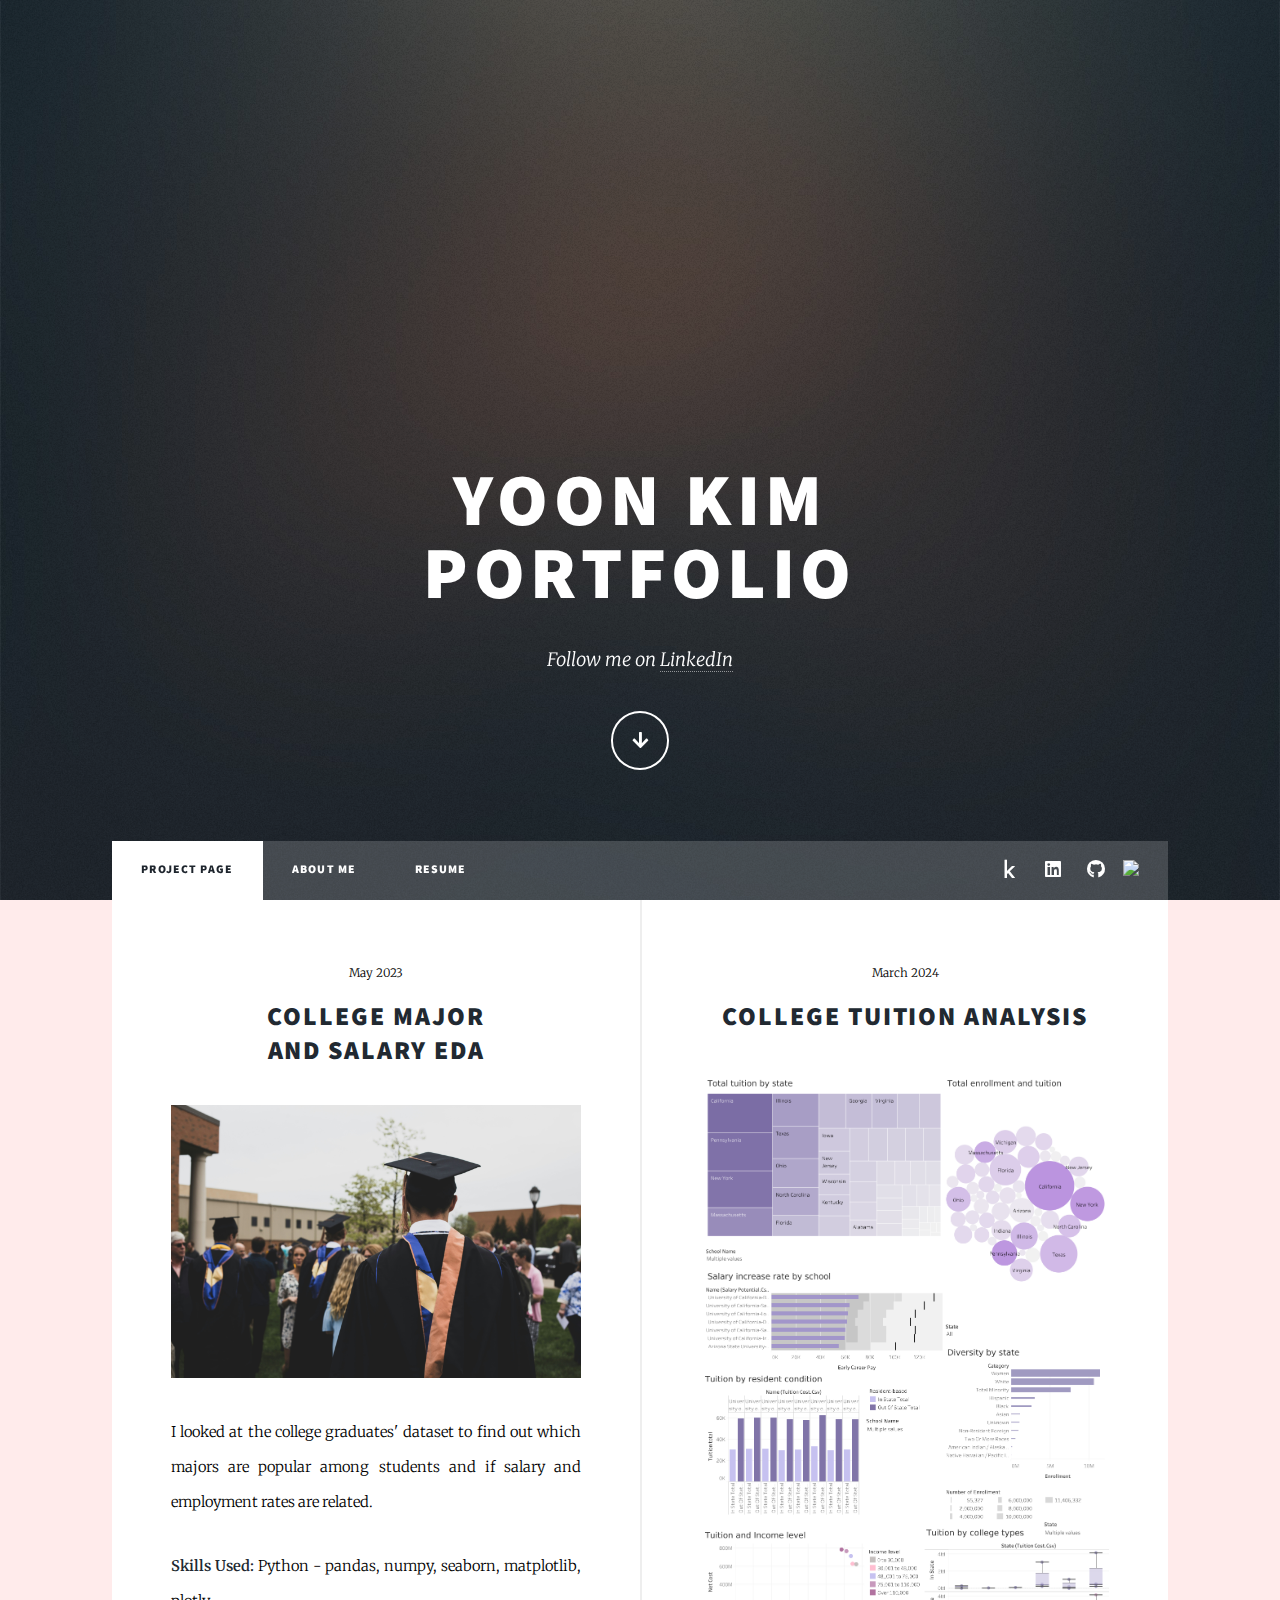
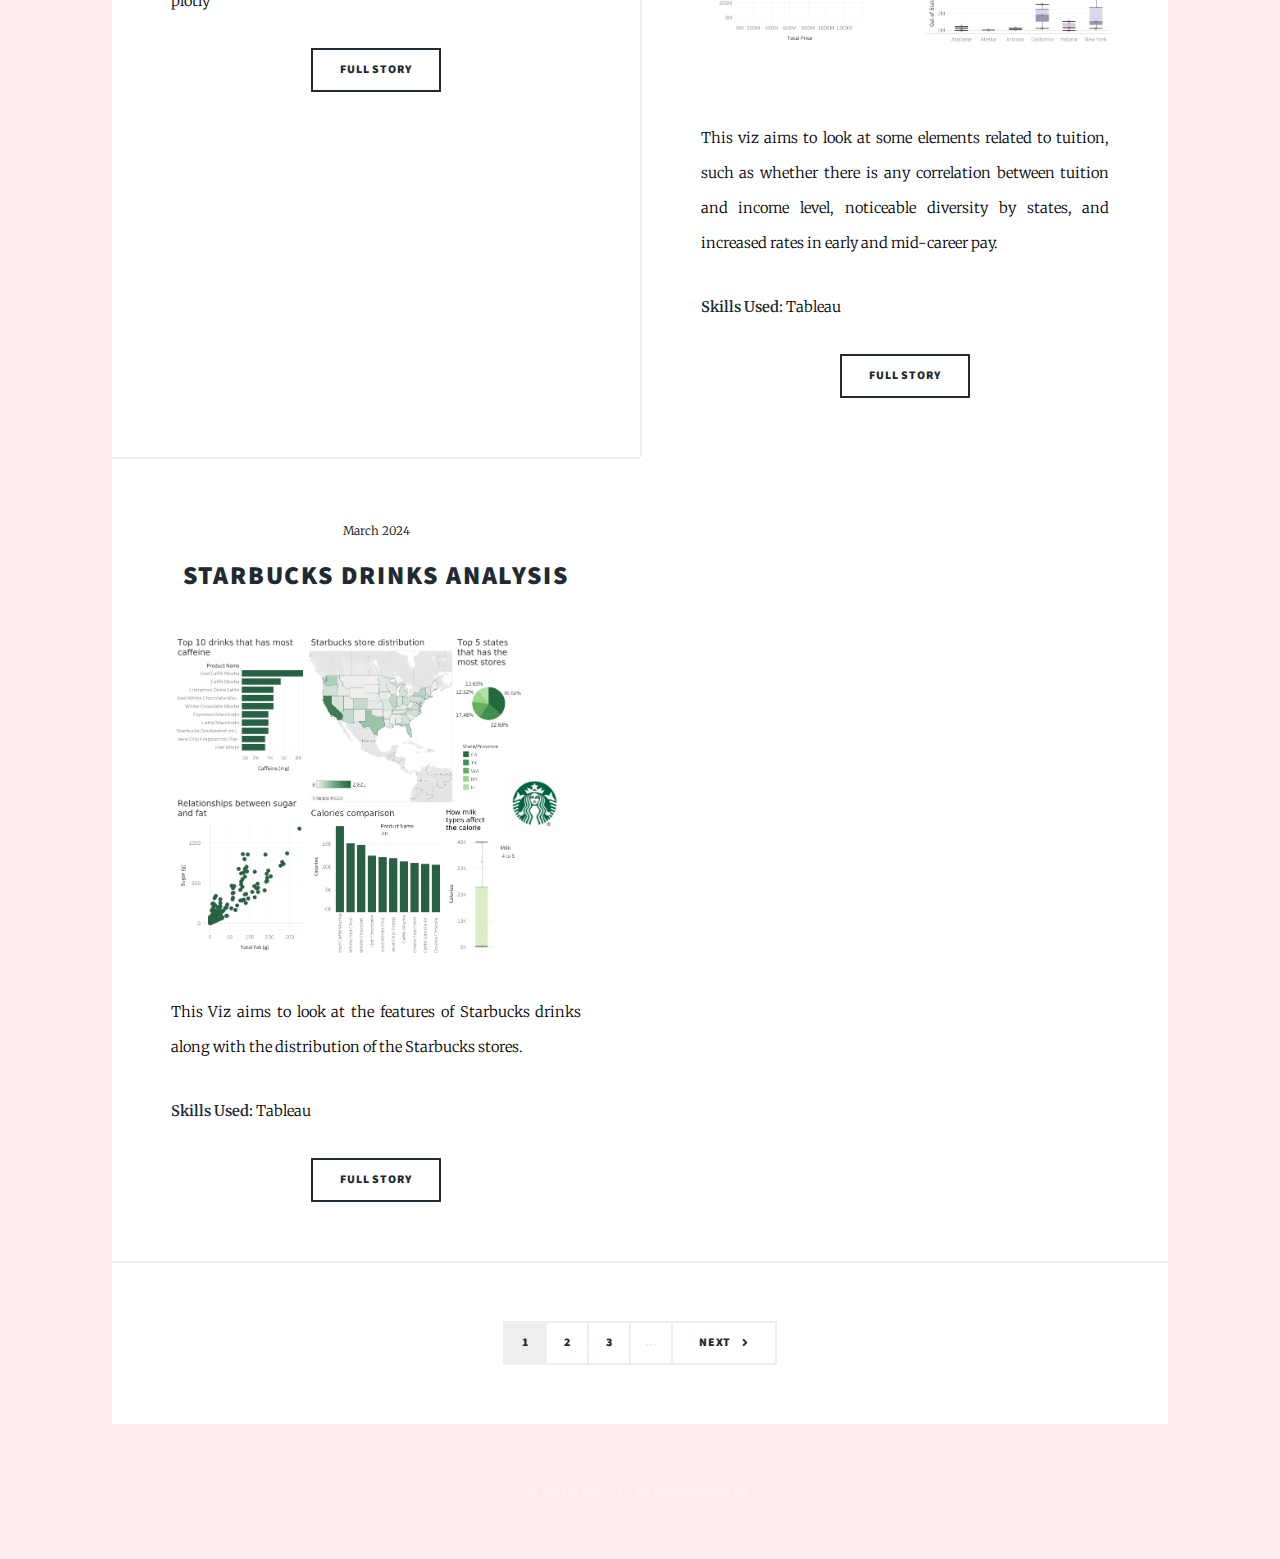
==== commit 90f28d2a: "Update index.html" ====
--- a/index.html
+++ b/index.html
@@ -43,7 +43,7 @@
 							<li><a href="https://www.kaggle.com/yoonexplorer" class="icon brands fa-kaggle"><span class="label">Kaggle</span></a></li>
 							<li><a href="https://www.linkedin.com/in/yoonkim18" class="icon brands fa-linkedin"><span class="label">LinkedIn</span></a></li>
 							<li><a href="https://github.com/yoonkim18" class="icon brands fa-github"><span class="label">GitHub</span></a></li>
-							<li><a href="https://hits.seeyoufarm.com"><img src="https://hits.seeyoufarm.com/api/count/incr/badge.svg?url=https%3A%2F%2Fyoonkim18.github.io%2Fwebportfolio&count_bg=%23969096&title_bg=%23CFCBCE&icon=waze.svg&icon_color=%23343434&title=Visitors&edge_flat=false"/></a></li>
+							<li><img src="https://hits.seeyoufarm.com/api/count/incr/badge.svg?url=https%3A%2F%2Fyoonkim18.github.io%2Fwebportfolio&count_bg=%23969096&title_bg=%23CFCBCE&icon=waze.svg&icon_color=%23343434&title=Visitors&edge_flat=false"/></a></li>
 						</ul>
 					</nav>
 
@@ -71,7 +71,7 @@
 					        <article>
 					            <header>
 					                <span class="date">March 2024</span>
-					                <h2><a href="#">College tuition analysis<br />
+					                <h2>College tuition analysis<br />
 					                </a></h2>
 					            </header>
 					            <a href="#" class="image fit"><img src="images/College_tuition_analysis.png" alt="" /></a>
@@ -85,7 +85,7 @@
 						<article>
 					            <header>
 					                <span class="date">March 2024</span>
-					                <h2><a href="#">Starbucks drinks analysis<br />
+					                <h2>Starbucks drinks analysis<br />
 					                </a></h2>
 					            </header>
 					            <a href="#" class="image fit"><img src="images/starbucks_drink_analysis.png" alt="" /></a>
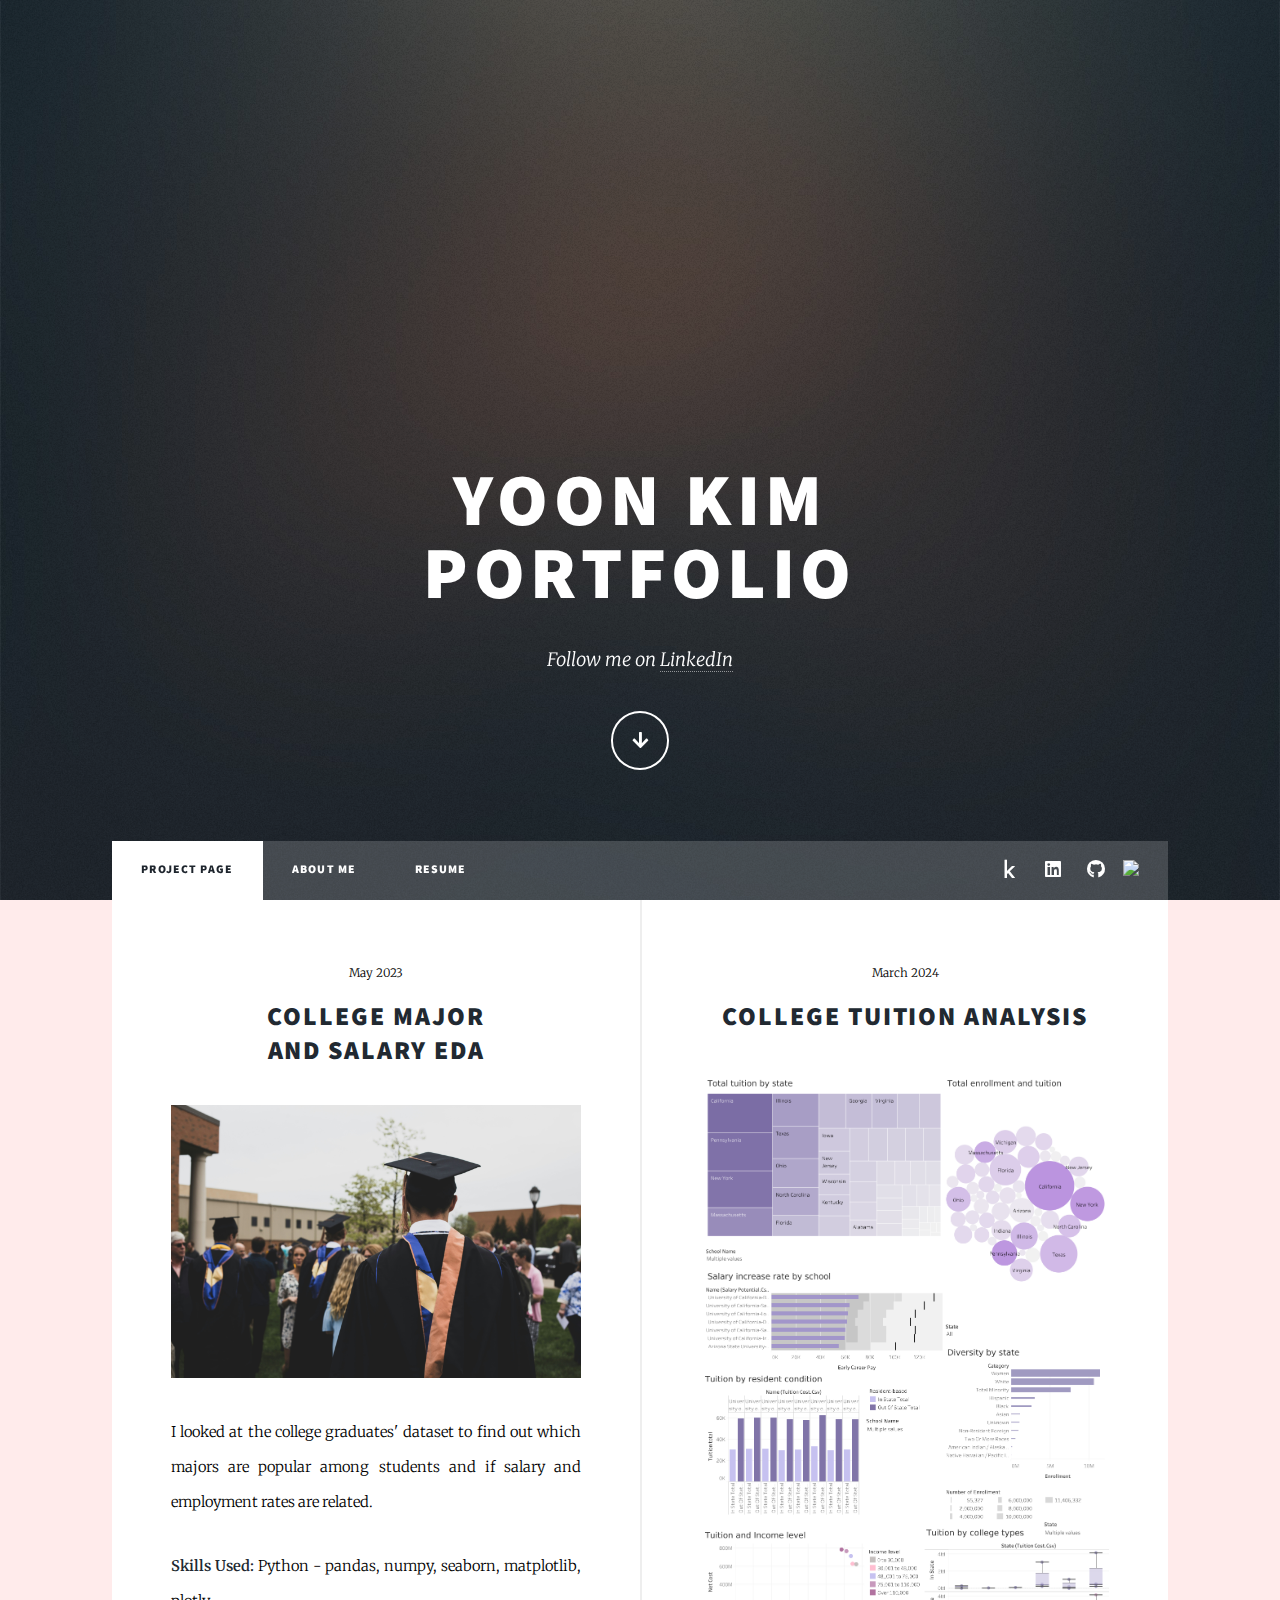
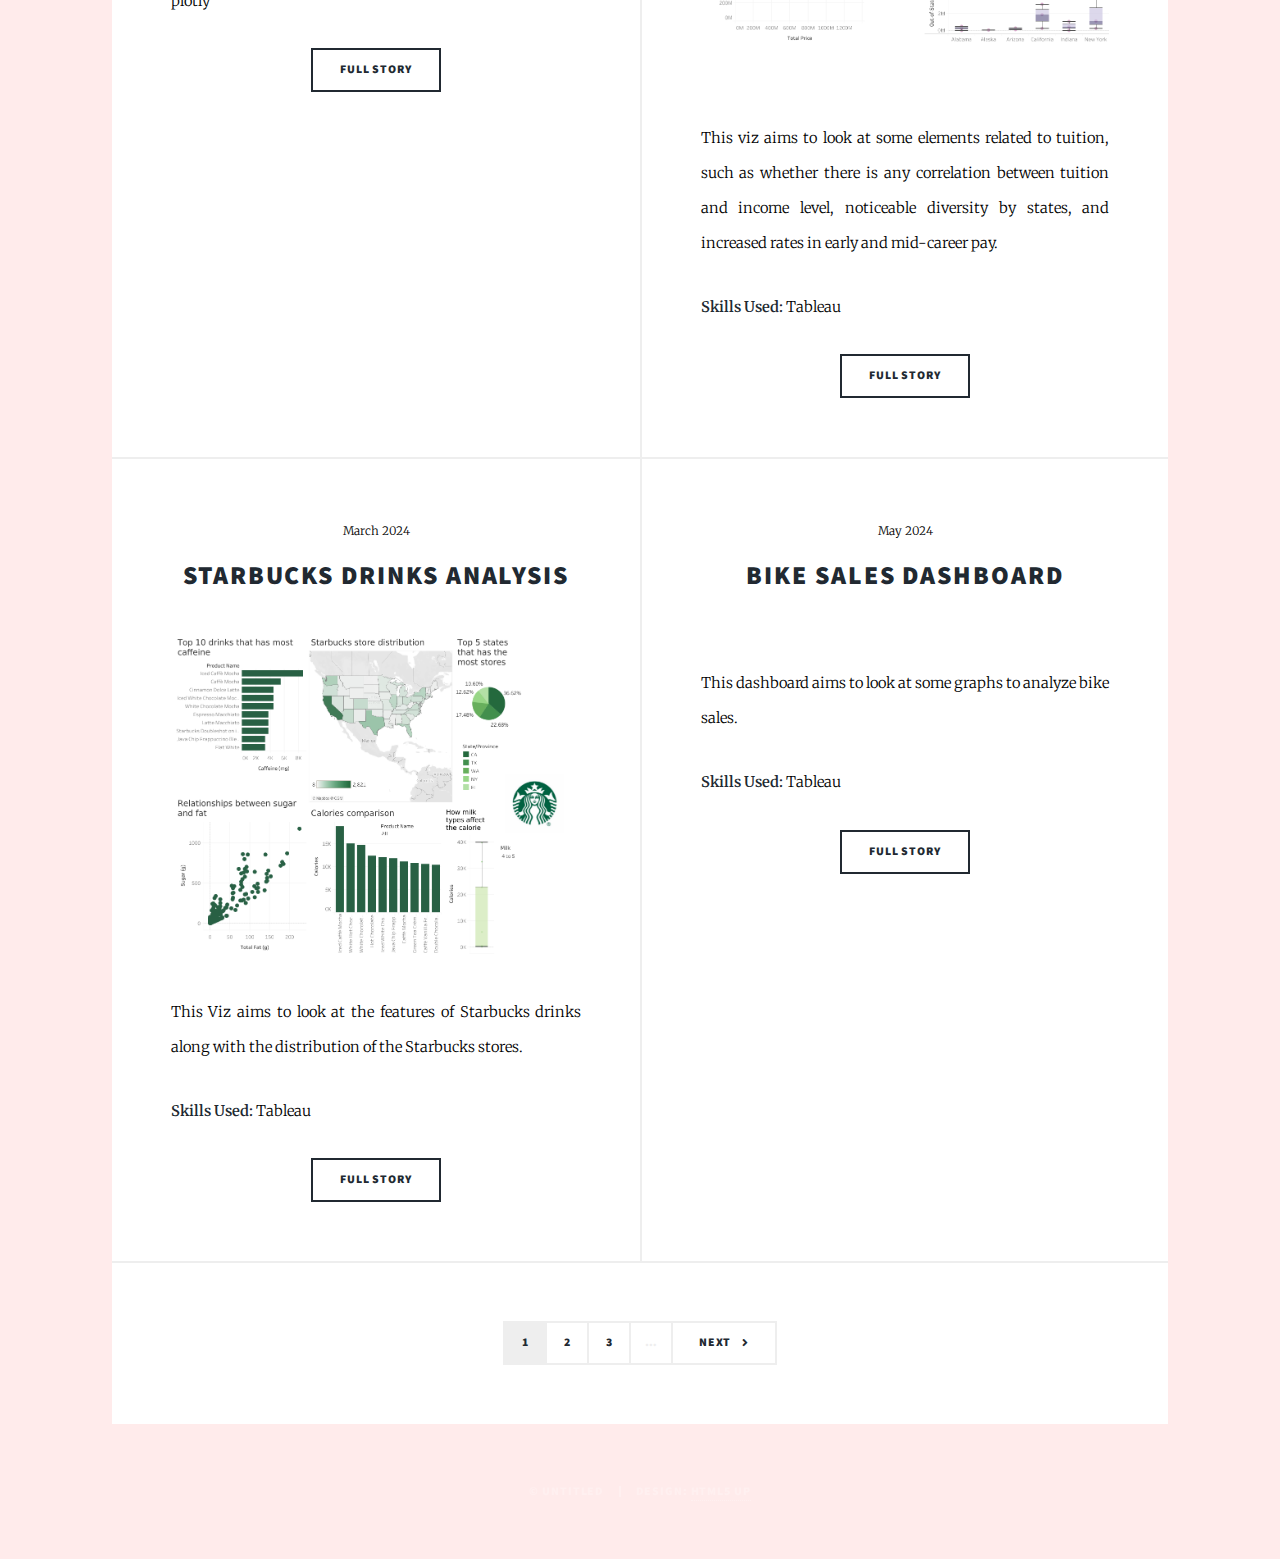
==== commit 66b048ad: "Update index.html" ====
--- a/index.html
+++ b/index.html
@@ -11,6 +11,16 @@
 		<meta name="viewport" content="width=device-width, initial-scale=1, user-scalable=no" />
 		<link rel="stylesheet" href="assets/css/main.css" />
 		<noscript><link rel="stylesheet" href="assets/css/noscript.css" /></noscript>
+		
+		<!-- Global site tag (gtag.js) - Google Analytics -->
+		<script async src="https://www.googletagmanager.com/gtag/js?id=G-10S5HCH3W3"></script>
+		<script>
+			window.dataLayer = window.dataLayer || [];
+			function gtag(){dataLayer.push(arguments);}
+			gtag('js', new Date());
+			gtag('config', 'G-10S5HCH3W3');
+		</script>
+
 	</head>
 	<body class="is-preload">
 
@@ -56,7 +66,7 @@
 					        <article>
 					            <header>
 					                <span class="date">May 2023</span>
-					                <h2><a href="#">College Major<br />
+					                <h2>College Major<br />
 					                and Salary EDA</a></h2>
 					            </header>
 					            <a href="#" class="image fit"><img src="images/college.jpg" alt="" /></a>
@@ -93,6 +103,20 @@
 						    <p><strong>Skills Used:</strong> Tableau </p>
 					            <ul class="actions special">
 					                <li><a href="https://public.tableau.com/views/Starbucks_drink_analysis/Dashboard1?:language=en-US&:sid=&:display_count=n&:origin=viz_share_link" class="button">Full Story</a></li>
+					            </ul>
+					        </article>
+
+						    <article>
+					            <header>
+					                <span class="date">May 2024</span>
+					                <h2>Bike Sales Dashboard<br />
+					                </a></h2>
+					            </header>
+					            <a href="#" class="image fit"><img src="images/BikeSalesDashboard.png" alt="" /></a>
+					            <p>This dashboard aims to look at some graphs to analyze bike sales.</p>
+						    <p><strong>Skills Used:</strong> Tableau </p>
+					            <ul class="actions special">
+					                <li><a href="" class="button">Full Story</a></li>
 					            </ul>
 					        </article>
 					    </section>
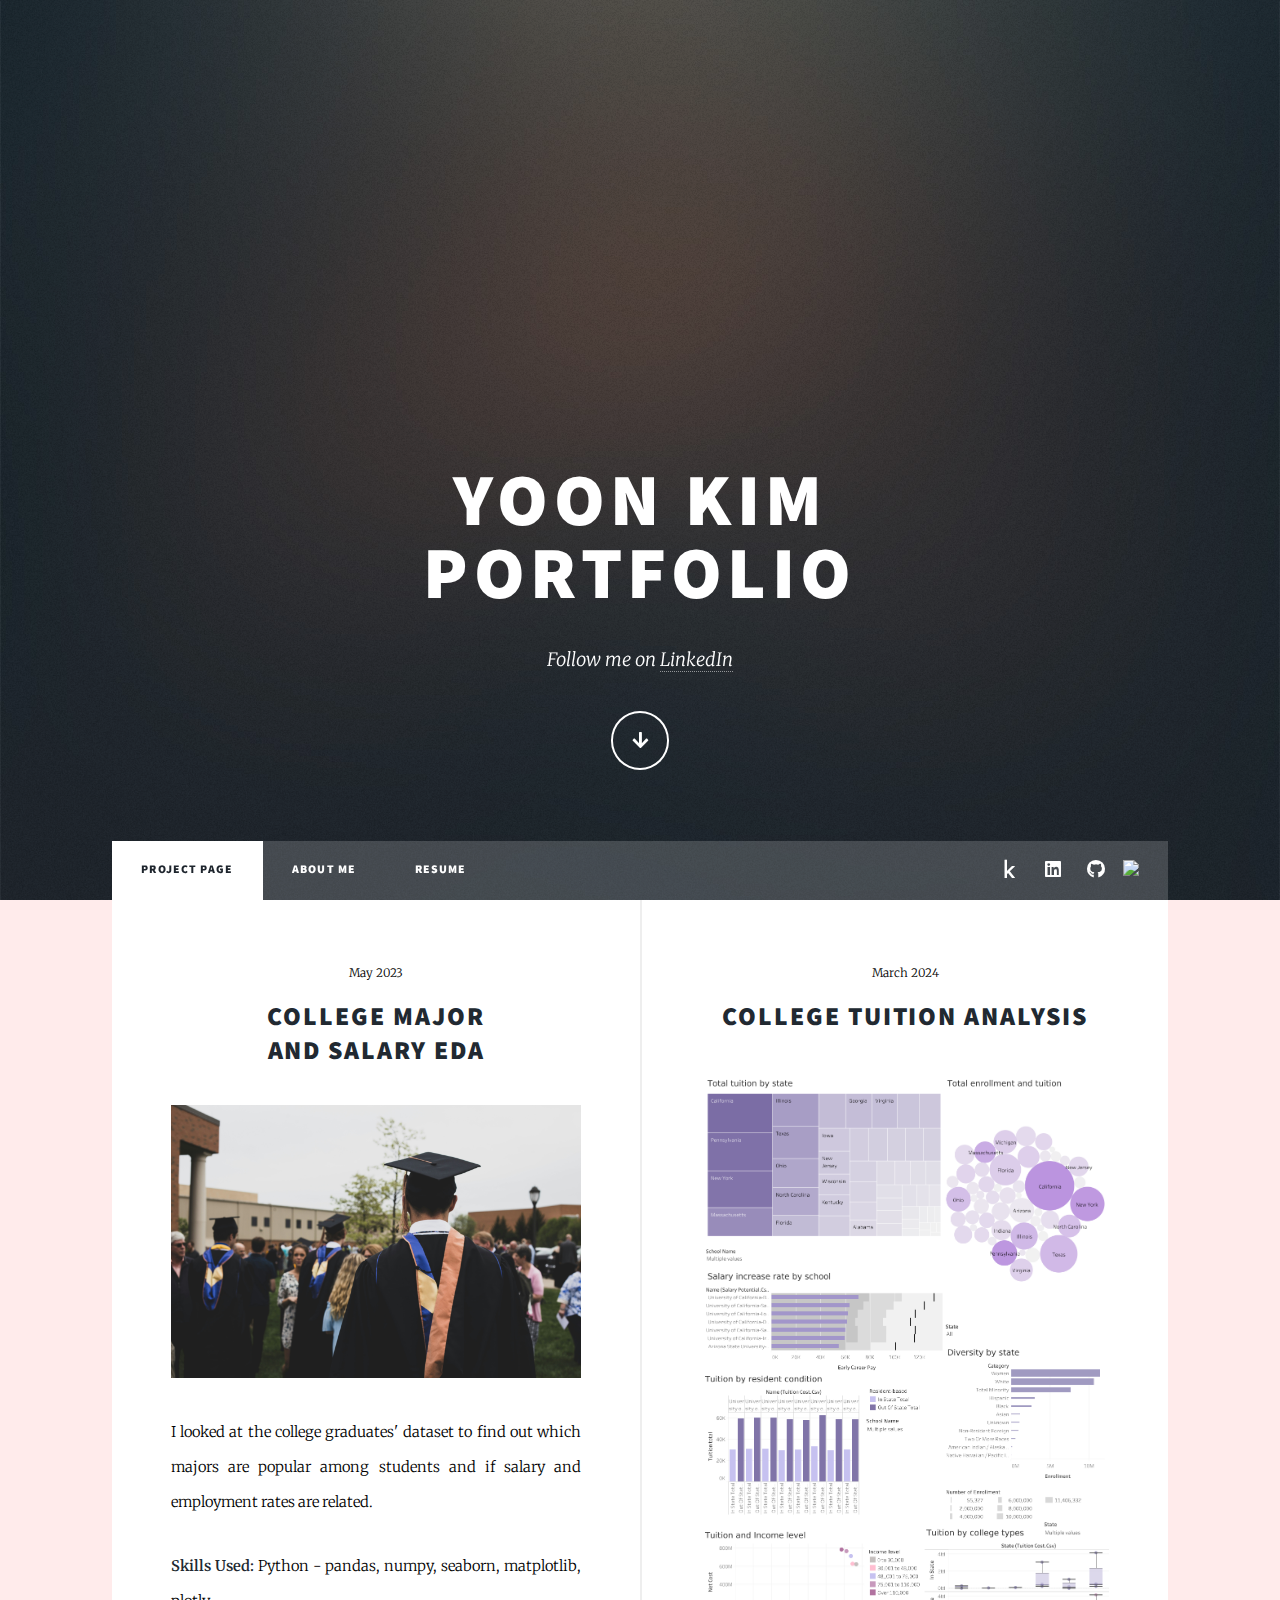
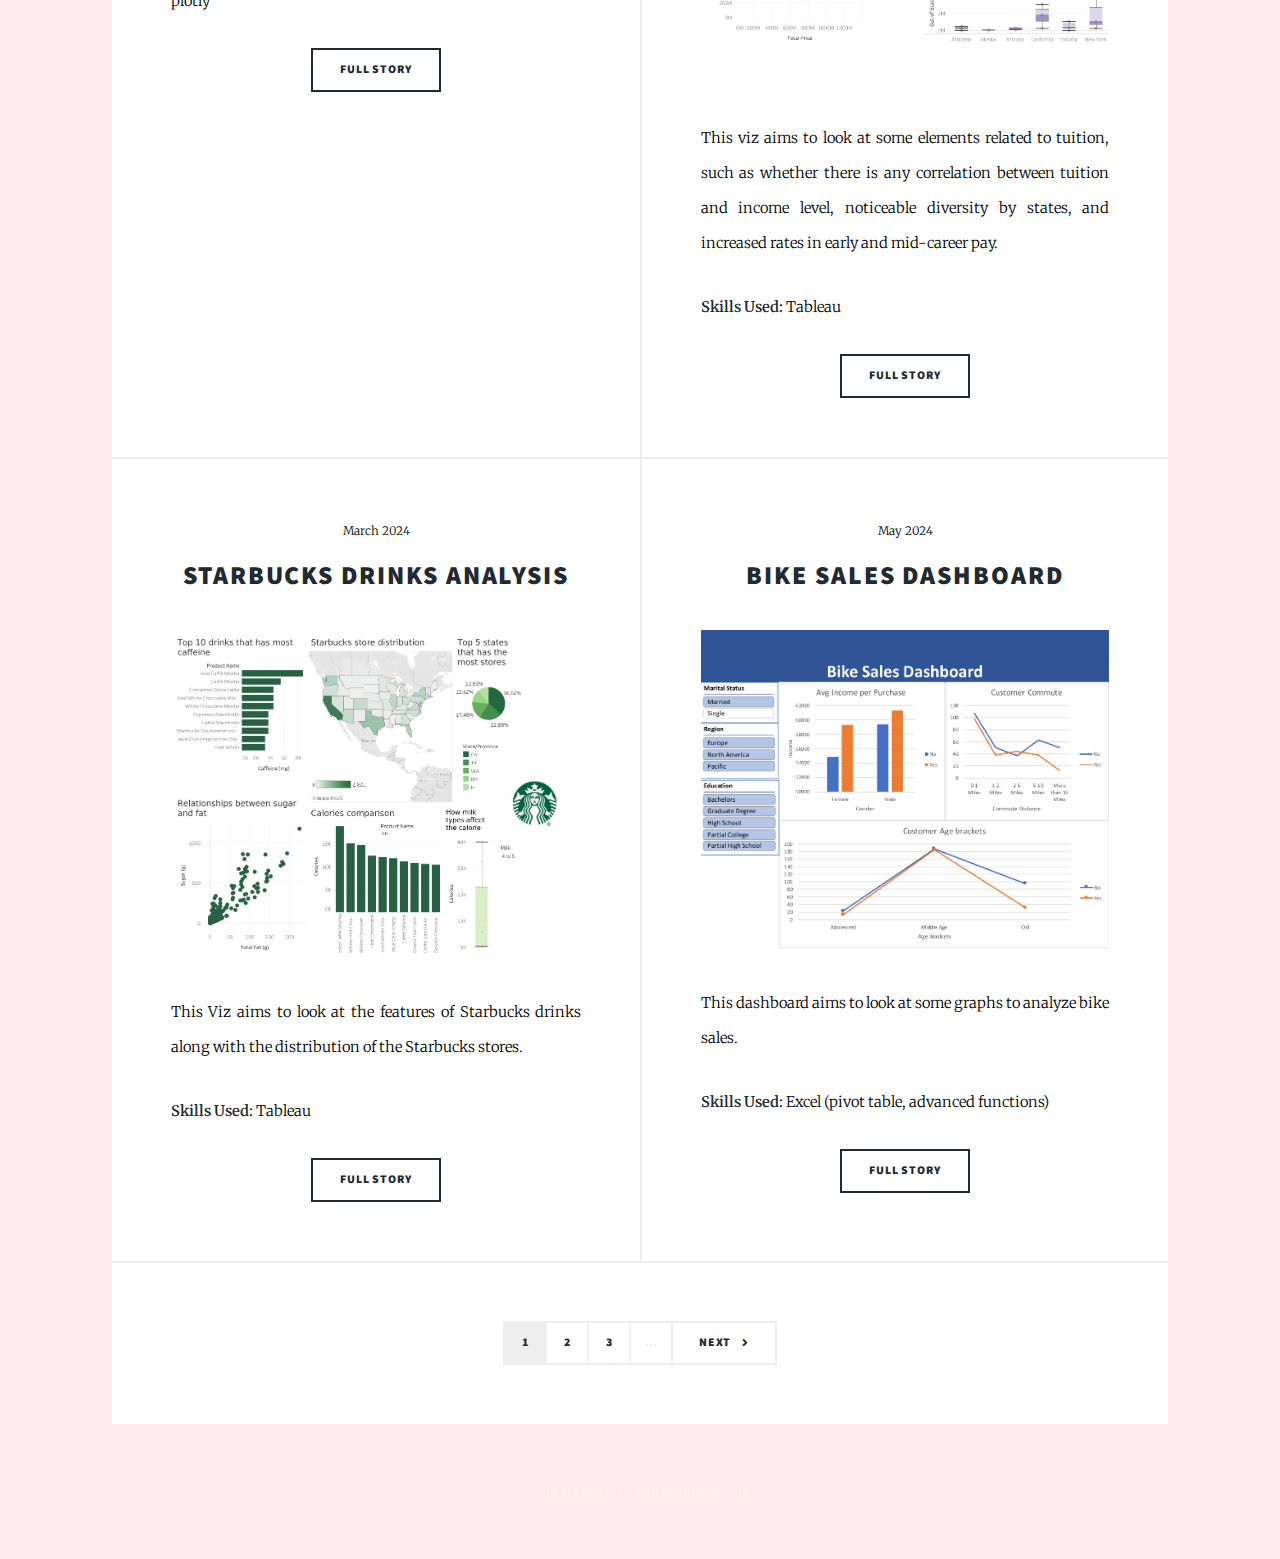
==== commit 00da9047: "Update index.html" ====
--- a/index.html
+++ b/index.html
@@ -114,7 +114,7 @@
 					            </header>
 					            <a href="#" class="image fit"><img src="images/BikeSalesDashboard.png" alt="" /></a>
 					            <p>This dashboard aims to look at some graphs to analyze bike sales.</p>
-						    <p><strong>Skills Used:</strong> Tableau </p>
+						    <p><strong>Skills Used:</strong> Excel (pivot table, advanced functions) </p>
 					            <ul class="actions special">
 					                <li><a href="" class="button">Full Story</a></li>
 					            </ul>
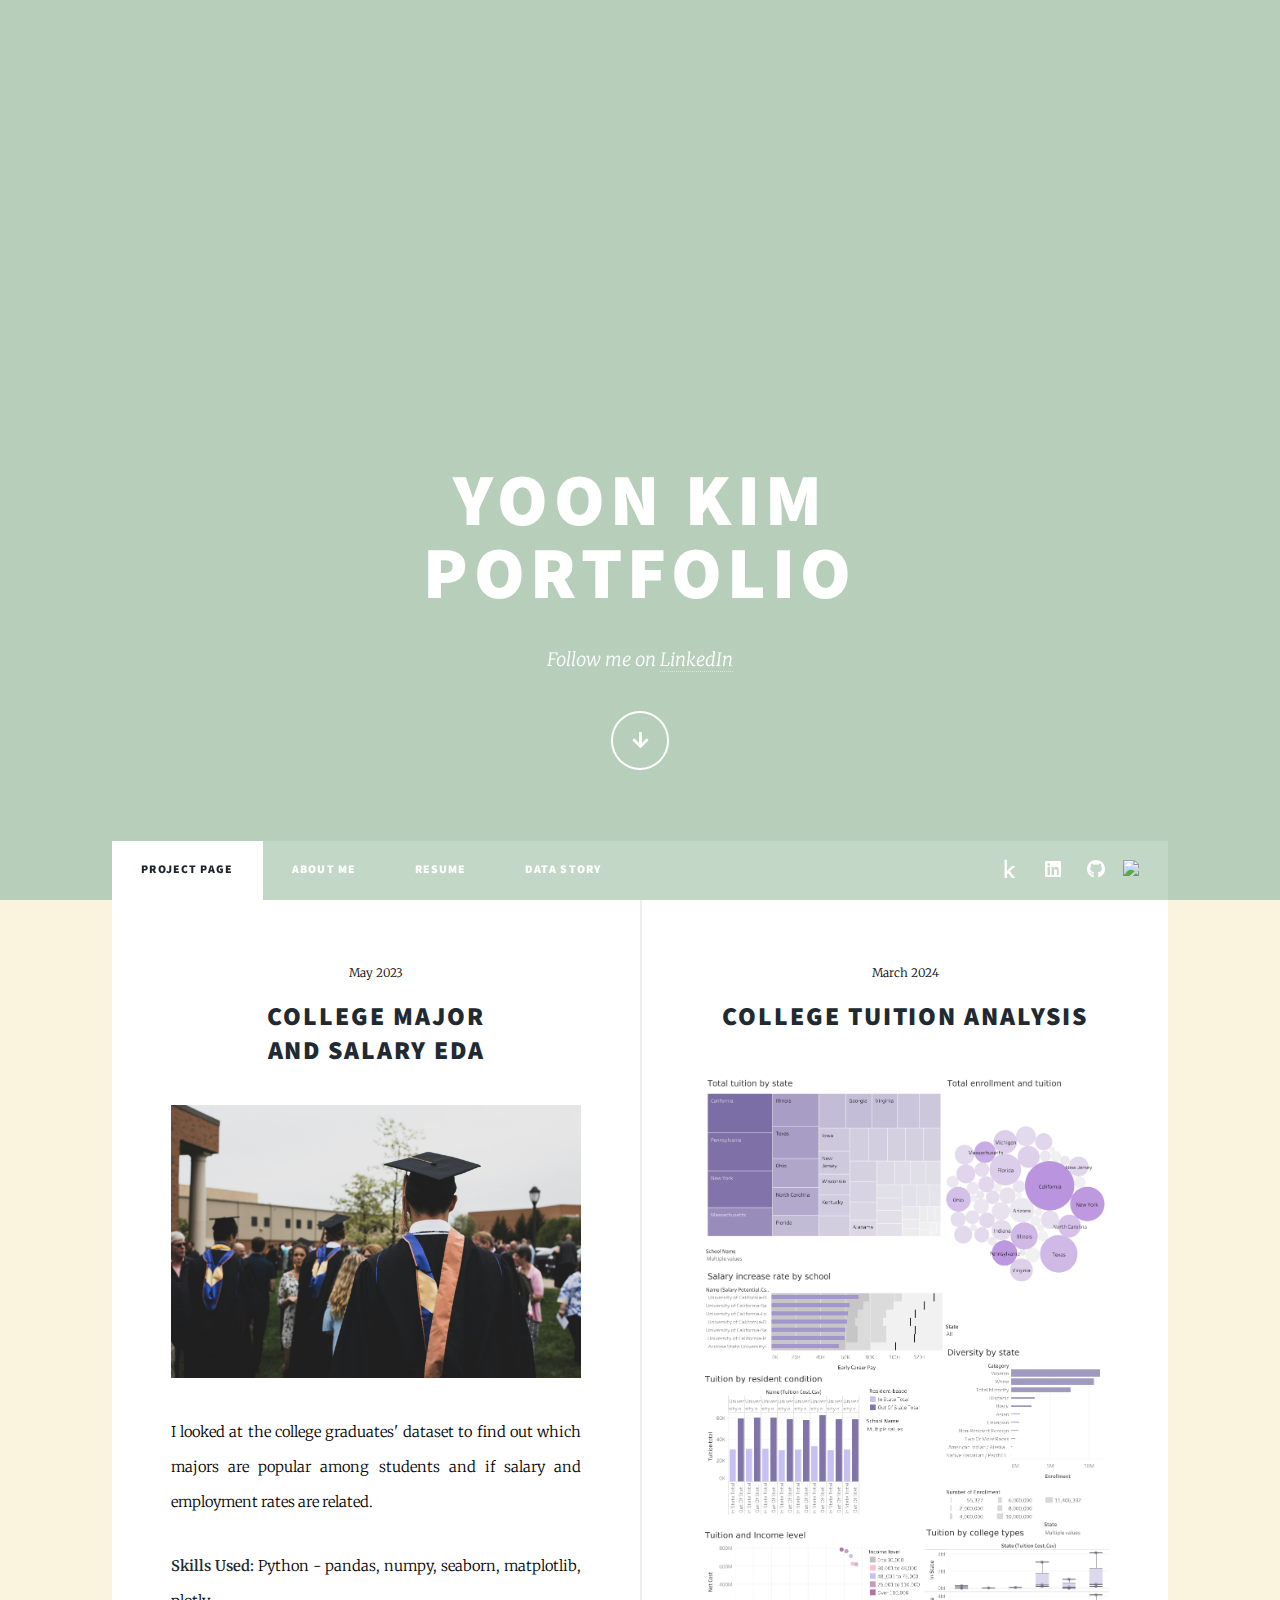
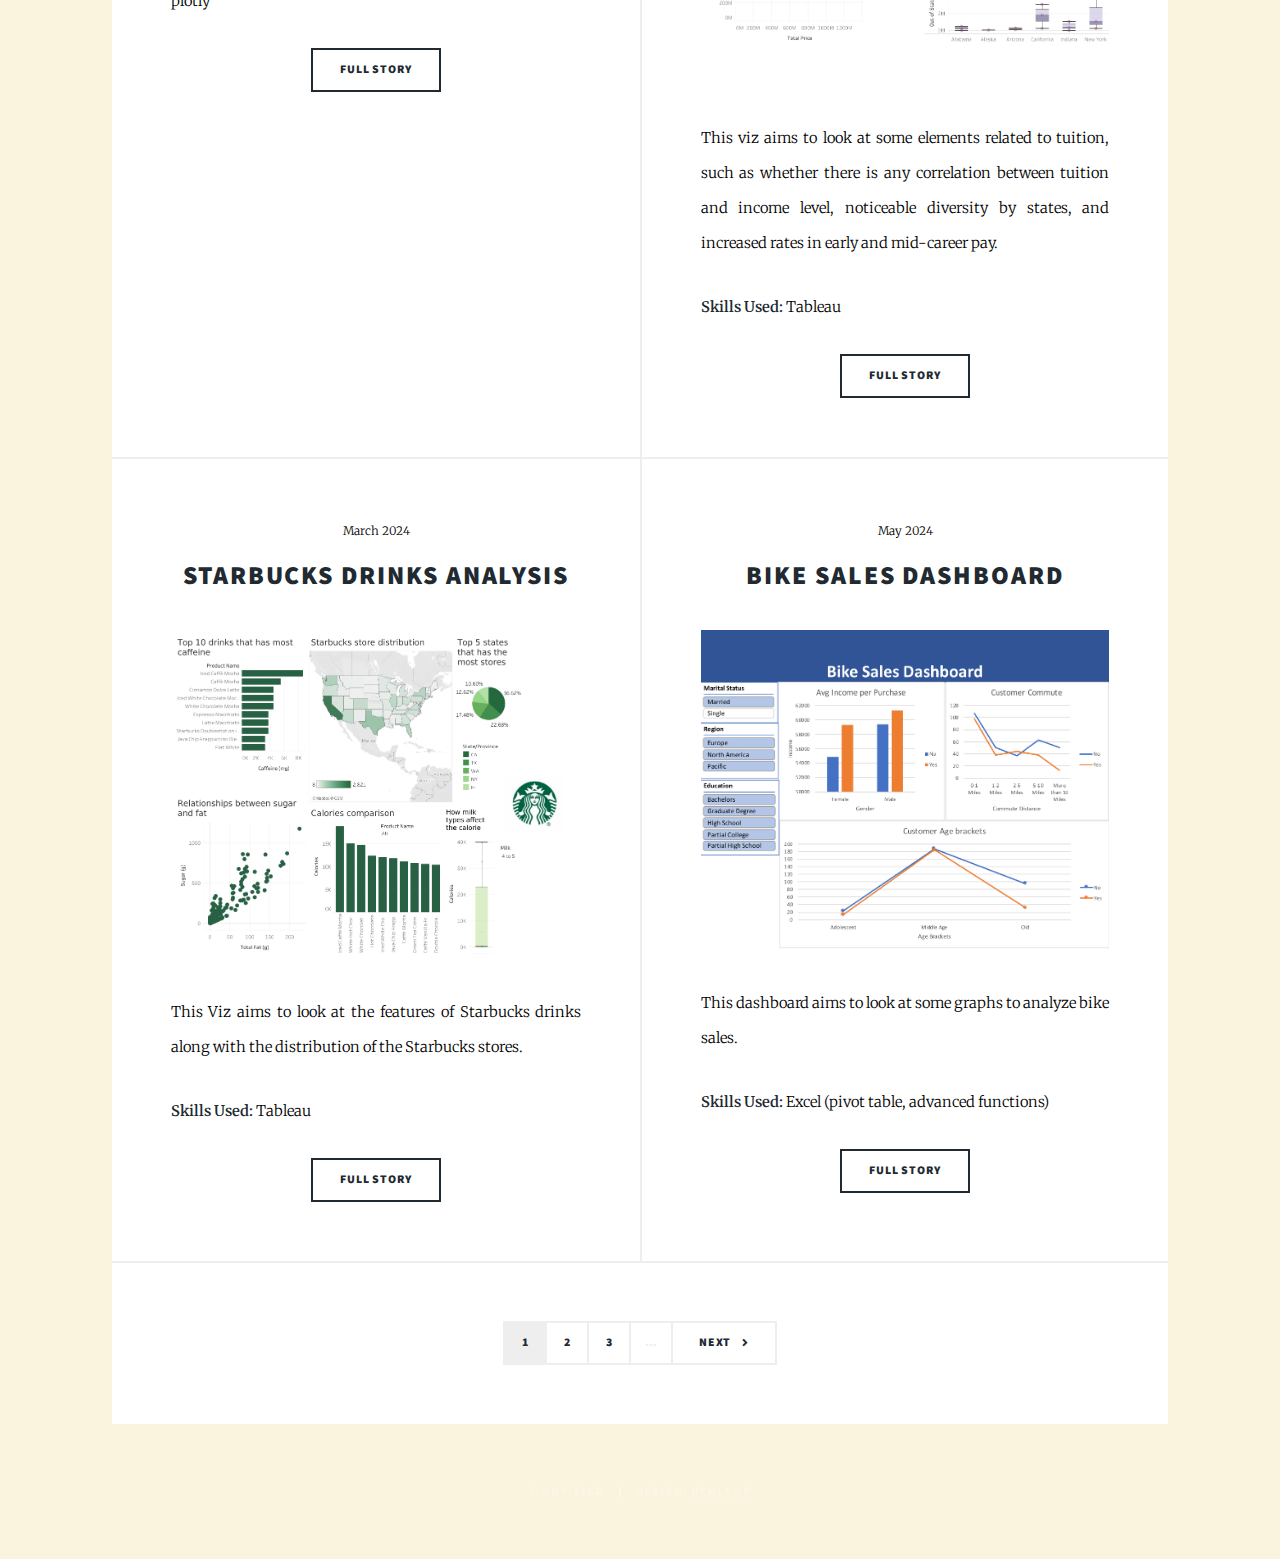
==== commit 6120d87e: "Update index.html" ====
--- a/index.html
+++ b/index.html
@@ -48,6 +48,7 @@
 							<li class="active"><a href="index.html">Project Page</a></li>
 							<li><a href="generic.html">About Me</a></li>
 							<li><a href="elements.html">Resume</a></li>
+							<li><a href="elements2.html">Data Story</a></li>
 						</ul>
 						<ul class="icons">
 							<li><a href="https://www.kaggle.com/yoonexplorer" class="icon brands fa-kaggle"><span class="label">Kaggle</span></a></li>
--- a/assets/css/main.css
+++ b/assets/css/main.css
@@ -1,3 +1,7 @@
+
+
+
+
 @import url(fontawesome-all.min.css);
 @import url("https://fonts.googleapis.com/css?family=Merriweather:300,700,300italic,700italic|Source+Sans+Pro:900");
 
@@ -99,7 +103,7 @@
 	}
 
 	body {
-		background-color: #FFEBEB;
+		background-color: #FAF3DD;
 	}
 
 		body.is-preload *, body.is-preload *:before, body.is-preload *:after {
@@ -298,7 +302,7 @@
 
 		a:hover {
 			border-bottom-color: transparent;
-			color: #18bfef !important;
+			color: #FF69B4 !important;
 		}
 
 	strong, b {
@@ -2215,8 +2219,8 @@
 		input[type="button"]:hover,
 		button:hover,
 		.button:hover {
-			box-shadow: inset 0 0 0 2px #18bfef;
-			color: #18bfef !important;
+			box-shadow: inset 0 0 0 2px #FF69B4;
+			color: #FF69B4 !important;
 		}
 
 		input[type="submit"].primary,
@@ -2234,7 +2238,7 @@
 			input[type="button"].primary:hover,
 			button.primary:hover,
 			.button.primary:hover {
-				background-color: #18bfef;
+				background-color: #FF69B4;
 			}
 
 /* Form */
@@ -2491,7 +2495,7 @@
 		input[type="email"]:focus,
 		select:focus,
 		textarea:focus {
-			border-color: #18bfef;
+			border-color: #FF69B4;
 		}
 
 	select {
@@ -2526,7 +2530,7 @@
 
 	input[type="checkbox"]:focus + label:before,
 	input[type="radio"]:focus + label:before {
-		border-color: #18bfef;
+		border-color: #FF69B4;
 	}
 
 	::-webkit-input-placeholder {
@@ -2890,7 +2894,7 @@
 	}
 
 	ul.icons li a.icon:hover:before {
-		color: #18bfef;
+		color: #FF69B4;
 	}
 
 	ul.icons.alt li .icon:before {
@@ -2898,7 +2902,7 @@
 	}
 
 	ul.icons.alt li a.icon:hover:before {
-		box-shadow: inset 0 0 0 2px #18bfef;
+		box-shadow: inset 0 0 0 2px #FF69B4;
 	}
 
 /* Section/Article */
@@ -3197,14 +3201,14 @@
 	}
 
 		.pagination a:hover {
-			color: #18bfef !important;
-			border-color: #18bfef;
+			color: #FF69B4 !important;
+			border-color: #FF69B4;
 			z-index: 1;
 		}
 
 			.pagination a:hover + a,
 			.pagination a:hover + span {
-				border-left-color: #18bfef;
+				border-left-color: #FF69B4;
 			}
 
 		.pagination a.active {
@@ -3258,7 +3262,7 @@
 			-webkit-transition-delay: 0.75s;
 			-ms-transition-delay: 0.75s;
 			transition-delay: 0.75s;
-			background: #1e252d;
+			background: #ddeedf;
 			content: '';
 			display: block;
 			height: 100%;
@@ -3324,7 +3328,7 @@
 
 			#intro a:hover {
 				border-bottom-color: transparent;
-				color: #18bfef !important;
+				color: #FF69B4 !important;
 			}
 
 		#intro strong, #intro b {
@@ -3363,8 +3367,8 @@
 			#intro input[type="button"]:hover,
 			#intro button:hover,
 			#intro .button:hover {
-				box-shadow: inset 0 0 0 2px #18bfef;
-				color: #18bfef !important;
+				box-shadow: inset 0 0 0 2px #FF69B4;
+				color: #FF69B4 !important;
 			}
 
 			#intro input[type="submit"].primary,
@@ -3382,7 +3386,7 @@
 				#intro input[type="button"].primary:hover,
 				#intro button.primary:hover,
 				#intro .button.primary:hover {
-					background-color: #18bfef;
+					background-color: #FF69B4;
 				}
 
 		#intro h1 {
@@ -3533,7 +3537,7 @@
 
 			#header a:hover {
 				border-bottom-color: transparent;
-				color: #18bfef !important;
+				color: #FF69B4 !important;
 			}
 
 		#header strong, #header b {
@@ -3577,8 +3581,8 @@
 		}
 
 			#header .logo:hover {
-				border-color: #18bfef !important;
-				color: #18bfef !important;
+				border-color: #FF69B4 !important;
+				color: #FF69B4 !important;
 			}
 
 		@media screen and (max-width: 980px) {
@@ -3632,7 +3636,7 @@
 		}
 
 		#nav ul.icons li a.icon:hover:before {
-			color: #18bfef;
+			color: #FF69B4;
 		}
 
 		#nav ul.icons.alt li .icon:before {
@@ -3640,7 +3644,7 @@
 		}
 
 		#nav ul.icons.alt li a.icon:hover:before {
-			box-shadow: inset 0 0 0 2px #18bfef;
+			box-shadow: inset 0 0 0 2px #FF69B4;
 		}
 
 		#nav input, #nav select, #nav textarea {
@@ -3654,7 +3658,7 @@
 
 			#nav a:hover {
 				border-bottom-color: transparent;
-				color: #18bfef !important;
+				color: #FF69B4 !important;
 			}
 
 		#nav strong, #nav b {
@@ -3730,7 +3734,7 @@
 					}
 
 						#nav ul.links li.active a:hover {
-							color: #18bfef !important;
+							color: #FF69B4 !important;
 						}
 
 		#nav ul.icons {
@@ -3974,7 +3978,7 @@
 
 			#footer a:hover {
 				border-bottom-color: transparent;
-				color: #18bfef !important;
+				color: #FF69B4 !important;
 			}
 
 		#footer strong, #footer b {
@@ -4017,8 +4021,8 @@
 			#footer input[type="button"]:hover,
 			#footer button:hover,
 			#footer .button:hover {
-				box-shadow: inset 0 0 0 2px #18bfef;
-				color: #18bfef !important;
+				box-shadow: inset 0 0 0 2px #FF69B4;
+				color: #FF69B4 !important;
 			}
 
 			#footer input[type="submit"].primary,
@@ -4036,7 +4040,7 @@
 				#footer input[type="button"].primary:hover,
 				#footer button.primary:hover,
 				#footer .button.primary:hover {
-					background-color: #18bfef;
+					background-color: #FF69B4;
 				}
 
 		#footer label {
@@ -4056,7 +4060,7 @@
 			#footer input[type="email"]:focus,
 			#footer select:focus,
 			#footer textarea:focus {
-				border-color: #18bfef;
+				border-color: #FF69B4;
 			}
 
 		#footer select {
@@ -4091,7 +4095,7 @@
 
 		#footer input[type="checkbox"]:focus + label:before,
 		#footer input[type="radio"]:focus + label:before {
-			border-color: #18bfef;
+			border-color: #FF69B4;
 		}
 
 		#footer ::-webkit-input-placeholder {
@@ -4119,7 +4123,7 @@
 		}
 
 		#footer ul.icons li a.icon:hover:before {
-			color: #18bfef;
+			color: #FF69B4;
 		}
 
 		#footer ul.icons.alt li .icon:before {
@@ -4127,7 +4131,7 @@
 		}
 
 		#footer ul.icons.alt li a.icon:hover:before {
-			box-shadow: inset 0 0 0 2px #18bfef;
+			box-shadow: inset 0 0 0 2px #FF69B4;
 		}
 
 		#footer header.major .date:before, #footer header.major .date:after {
@@ -4167,14 +4171,14 @@
 		}
 
 			#footer .pagination a:hover {
-				color: #18bfef !important;
-				border-color: #18bfef;
+				color: #FF69B4 !important;
+				border-color: #FF69B4;
 				z-index: 1;
 			}
 
 				#footer .pagination a:hover + a,
 				#footer .pagination a:hover + span {
-					border-left-color: #18bfef;
+					border-left-color: #FF69B4;
 				}
 
 			#footer .pagination a.active {
@@ -4411,7 +4415,7 @@
 
 			#copyright a:hover {
 				border-bottom-color: transparent;
-				color: #18bfef !important;
+				color: #FF69B4 !important;
 			}
 
 		#copyright strong, #copyright b {
